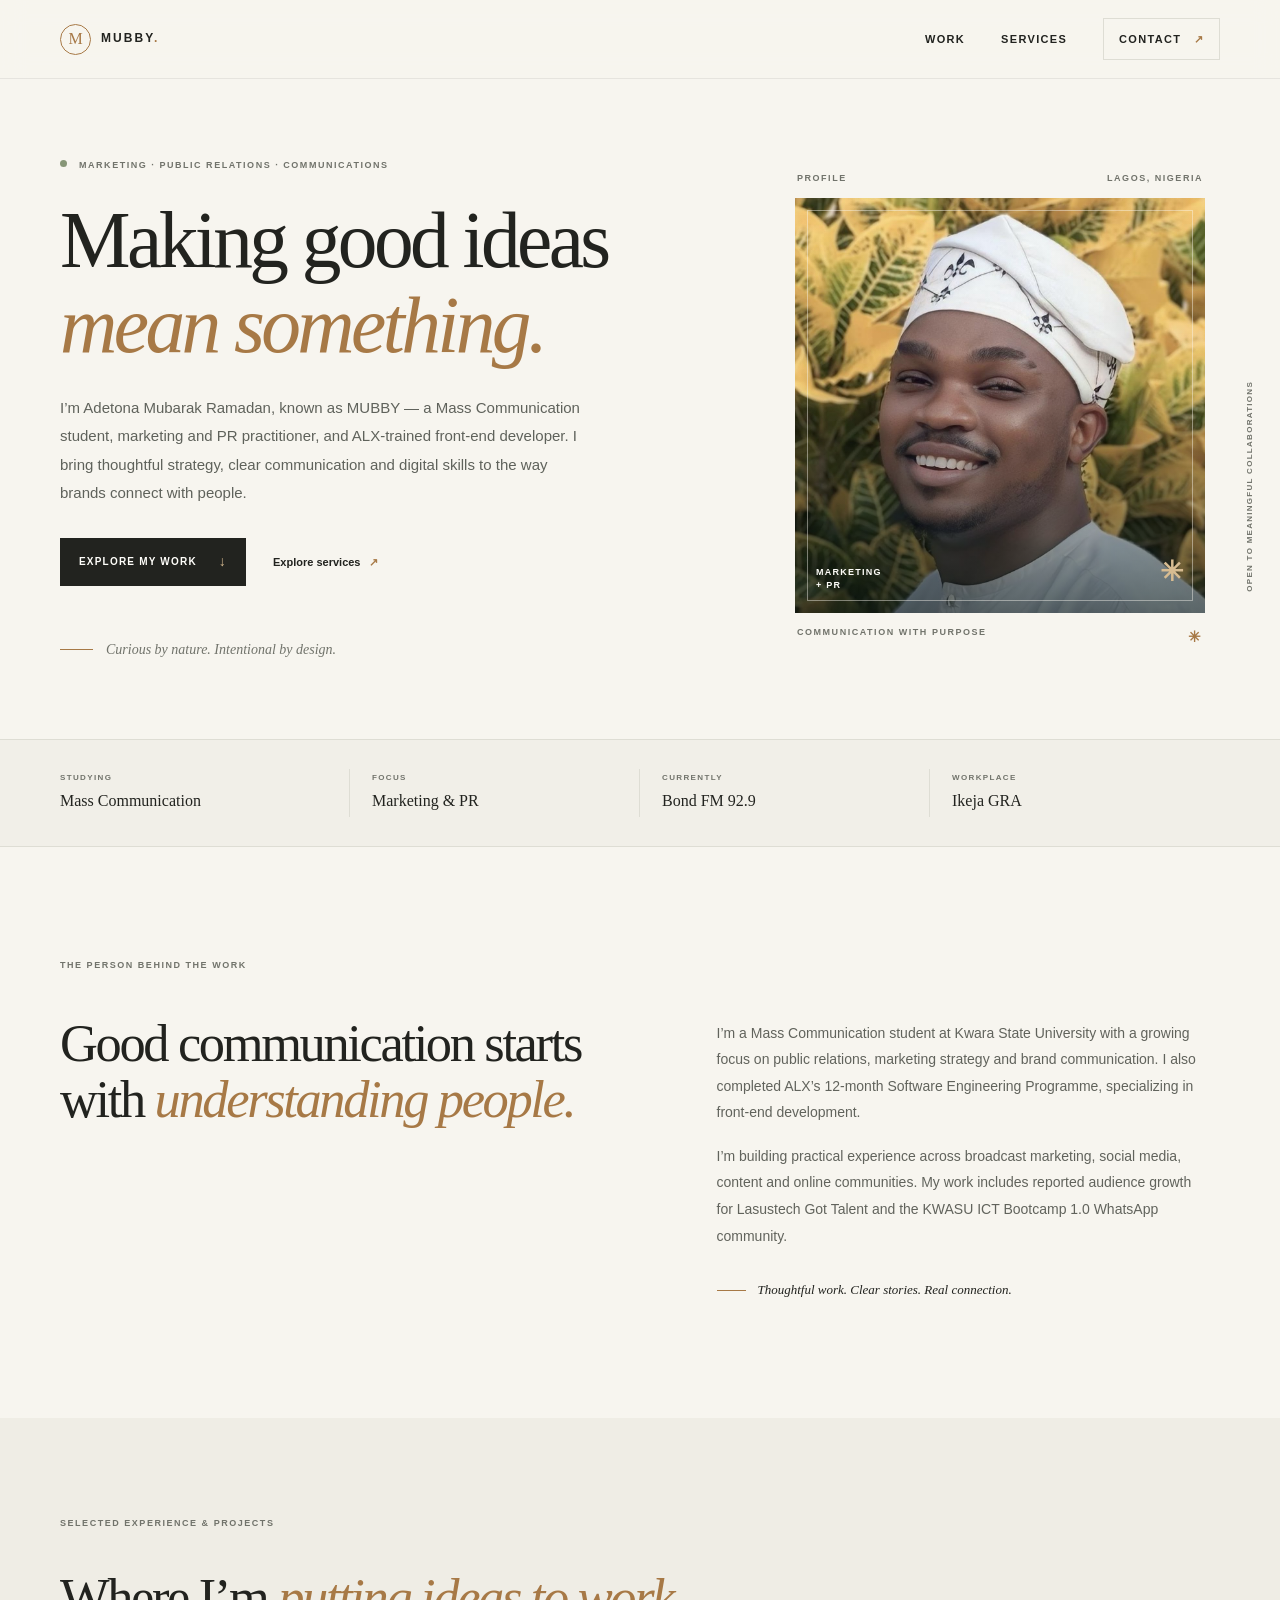
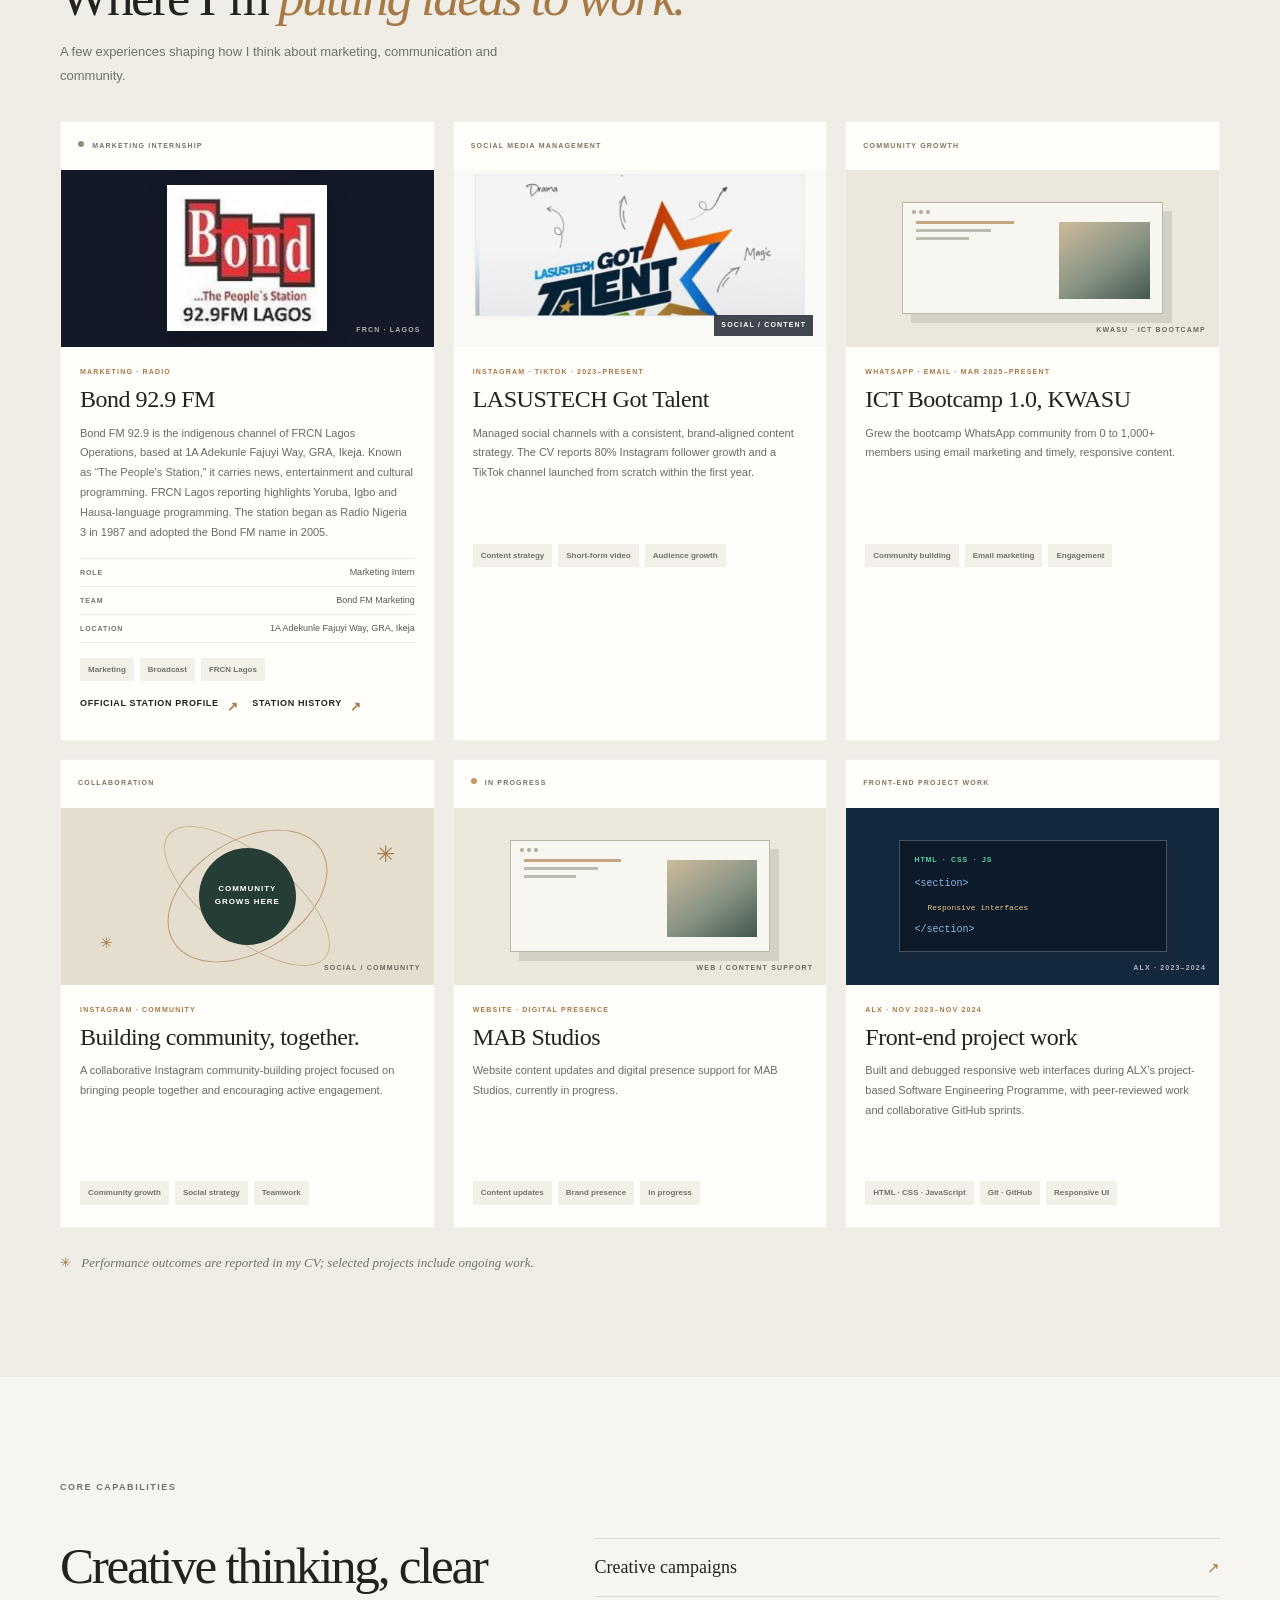
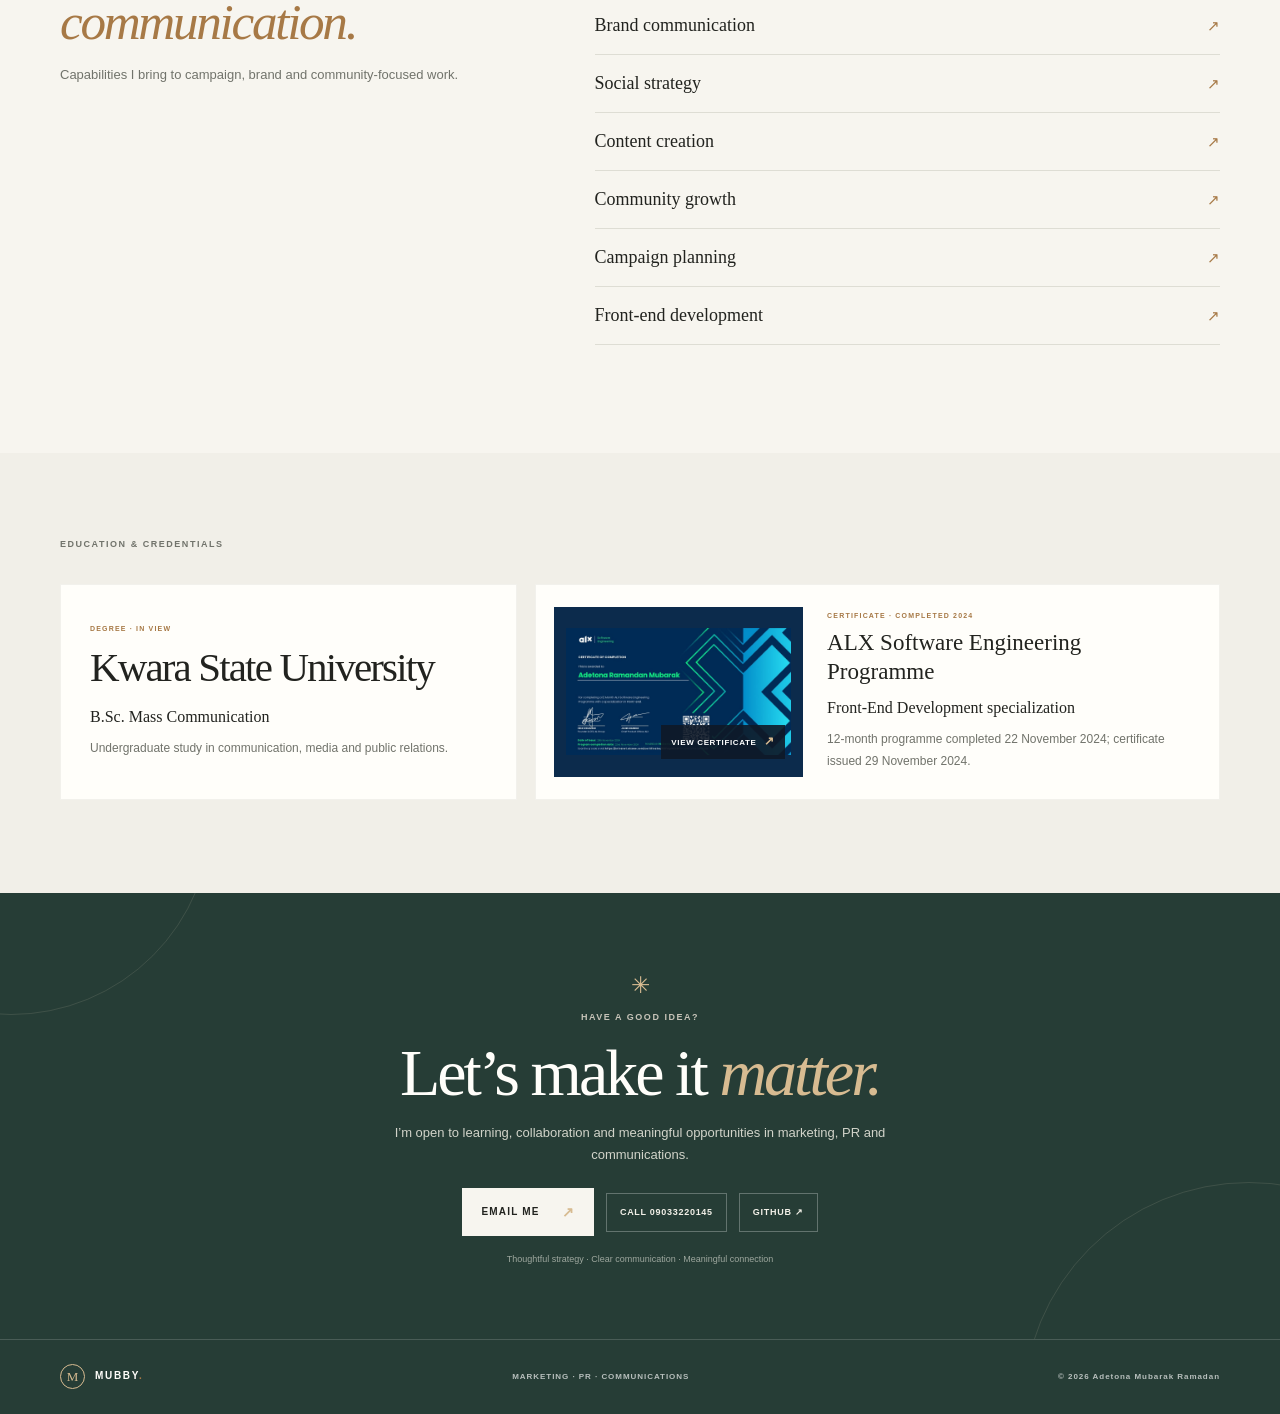
==== mubby-portfolio.html @ 00e7eab8 "Embed Bond FM logo in standalone portfolio" ====
<!doctype html>
<html lang="en">
  <head>
    <meta charset="utf-8">
    <meta name="viewport" content="width=device-width, initial-scale=1">
    <meta name="theme-color" content="#f7f5ef">
    <meta name="color-scheme" content="light">
    <meta name="description" content="Adetona Mubarak Ramadan (MUBBY) is a Lagos-based marketing, PR and communications practitioner, Mass Communication student and ALX-trained front-end developer.">
    <meta property="og:type" content="website">
    <meta property="og:title" content="Adetona Mubarak Ramadan (MUBBY) — Marketing, PR &amp; Front-End">
    <meta property="og:description" content="Marketing, public relations, social media and front-end work by Adetona Mubarak Ramadan (MUBBY), based in Lagos, Nigeria.">
    <meta property="og:url" content="https://github.com/Mubby2003/Webstack---Portfolio-Project">
    <meta property="og:site_name" content="MUBBY — Portfolio">
    <meta property="og:image" content="https://raw.githubusercontent.com/Mubby2003/Webstack---Portfolio-Project/master/assets/mubby-profile.png">
    <meta property="og:image:alt" content="Adetona Mubarak Ramadan, known as MUBBY, smiling in a white traditional outfit.">
    <meta name="twitter:card" content="summary_large_image">
    <meta name="twitter:title" content="Adetona Mubarak Ramadan (MUBBY) — Marketing, PR &amp; Front-End">
    <meta name="twitter:description" content="Marketing, public relations, social media and front-end work by Adetona Mubarak Ramadan (MUBBY), based in Lagos, Nigeria.">
    <meta name="twitter:image" content="https://raw.githubusercontent.com/Mubby2003/Webstack---Portfolio-Project/master/assets/mubby-profile.png">
    <link rel="canonical" href="https://github.com/Mubby2003/Webstack---Portfolio-Project">
    <title>Adetona Mubarak Ramadan (MUBBY) — Marketing, PR &amp; Front-End</title>
    <style>
@charset "UTF-8";
:root{color-scheme:light;--paper:#f7f5ef;--paper-deep:#efede5;--ink:#22231f;--muted:#71736b;--line:#deddd4;--accent:#a77946;--accent-light:#d7bb91;--forest:#263d36;--white:#fffefa;--serif:Georgia,"Times New Roman",serif;--sans:Inter,"Segoe UI",Arial,sans-serif;--shell:1160px}
*{box-sizing:border-box}
html{scroll-behavior:smooth;scroll-padding-top:88px}
body{margin:0;background:var(--paper);color:var(--ink);font-family:var(--sans);font-size:16px;line-height:1.65;-webkit-font-smoothing:antialiased}
a{color:inherit;text-decoration:none}
button{font:inherit}
.section-shell{width:min(var(--shell),calc(100% - 64px));margin-inline:auto}
.skip-link{position:absolute;z-index:20;top:8px;left:8px;padding:10px 14px;background:var(--ink);color:var(--white);transform:translateY(-160%)}
.skip-link:focus{transform:translateY(0)}
.site-header{position:sticky;z-index:10;top:0;background:rgba(247,245,239,.94);border-bottom:1px solid rgba(34,35,31,.08);backdrop-filter:blur(12px)}
.nav-wrap{width:min(var(--shell),calc(100% - 64px));height:78px;margin:auto;display:flex;align-items:center;justify-content:space-between}
.brand{display:inline-flex;align-items:center;gap:10px;font-size:12px;font-weight:800;letter-spacing:.17em}
.brand-mark{width:31px;height:31px;display:grid;place-items:center;border:1px solid var(--accent);border-radius:50%;font-family:var(--serif);font-size:16px;font-weight:400;letter-spacing:0;color:var(--accent)}
.brand-period{color:var(--accent)}
.site-nav{display:flex;align-items:center;gap:36px;font-size:11px;font-weight:700;letter-spacing:.12em;text-transform:uppercase}
.site-nav>a{transition:color .2s ease}
.site-nav>a:hover,.text-link:hover{color:var(--accent)}
.site-nav .nav-contact{padding:11px 15px;border:1px solid var(--line);transition:background .2s,border-color .2s}
.site-nav .nav-contact:hover{border-color:var(--ink);background:var(--ink);color:var(--white)}
.nav-contact span{margin-left:8px;color:var(--accent)}
.menu-toggle{display:none}
.hero{min-height:630px;padding-top:80px;padding-bottom:78px;display:grid;grid-template-columns:1.07fr .93fr;align-items:center;gap:72px}
.eyebrow,.section-kicker,.fact-label,.project-type,.project-status,.art-topline,.art-footline,.visual-label{font-size:9px;font-weight:800;letter-spacing:.17em;line-height:1.5}
.eyebrow{margin:0 0 25px;color:var(--muted)}
.eyebrow-dot,.project-status>span{display:inline-block;width:7px;height:7px;margin-right:8px;border-radius:50%;background:#879677;vertical-align:1px}
h1,h2,h3,p{margin-top:0}
h1,h2{font-family:var(--serif);font-weight:400;letter-spacing:-.045em;line-height:1.08}
h1{max-width:610px;margin-bottom:25px;font-size:clamp(54px,6.2vw,81px)}
h1 em,h2 em{color:var(--accent);font-weight:400}
.hero-intro{max-width:520px;margin-bottom:30px;color:#5f625b;font-size:15px;line-height:1.9}
.hero-actions{display:flex;align-items:center;gap:27px}
.button{min-height:48px;padding:0 19px;display:inline-flex;align-items:center;justify-content:center;gap:22px;font-size:10px;font-weight:750;letter-spacing:.12em;text-transform:uppercase;transition:transform .2s,background .2s,color .2s}
.button:hover{transform:translateY(-2px)}
.button-dark{background:var(--ink);color:var(--white)}
.button-dark:hover{background:var(--forest)}
.button-dark span,.button-light span{font-size:14px;color:var(--accent-light)}
.text-link{font-size:11px;font-weight:700;transition:color .2s}
.text-link span{margin-left:5px;color:var(--accent)}
.hero-note{margin-top:52px;display:flex;align-items:center;gap:13px;color:var(--muted);font-family:var(--serif);font-size:14px;font-style:italic}
.note-rule{width:33px;height:1px;background:var(--accent)}
.hero-art{position:relative;width:min(100%,440px);margin-left:auto;padding:0 15px}
.art-topline,.art-footline{display:flex;justify-content:space-between;color:var(--muted)}
.art-topline{padding:0 2px 12px}
.portrait-card{position:relative;height:415px;overflow:hidden;background:var(--forest)}
.portrait-card:before{position:absolute;inset:0;z-index:1;content:"";background:linear-gradient(180deg,rgba(7,17,15,.02) 45%,rgba(7,17,15,.62) 100%)}
.portrait-card:after{position:absolute;inset:12px;z-index:2;border:1px solid rgba(247,245,239,.44);content:"";pointer-events:none}
.portrait-photo{position:absolute;inset:0;z-index:0;width:100%;height:100%;object-fit:cover;object-position:center 38%}
.portrait-caption{position:absolute;right:21px;bottom:20px;left:21px;z-index:3;display:flex;align-items:flex-end;justify-content:space-between;color:var(--white);font-size:9px;font-weight:700;letter-spacing:.14em;line-height:1.5}
.caption-star{color:var(--accent-light);font-size:28px}
.art-footline{padding:13px 2px 0}
.art-footline span:last-child{color:var(--accent);font-size:15px}
.art-side-note{position:absolute;top:44%;right:-36px;color:var(--muted);font-size:8px;font-weight:700;letter-spacing:.16em;writing-mode:vertical-rl;transform:rotate(180deg)}
.quick-facts{border-top:1px solid var(--line);border-bottom:1px solid var(--line);background:#f1efe8}
.facts-inner{min-height:106px;display:grid;grid-template-columns:repeat(4,1fr);align-items:center}
.fact{min-height:48px;padding:3px 22px;border-right:1px solid var(--line);display:flex;flex-direction:column;justify-content:center;gap:4px}
.fact:first-child{padding-left:0}
.fact:last-child{border:0}
.fact-label{color:var(--muted);font-size:8px}
.fact-value{font-family:var(--serif);font-size:16px}
.section-block{padding-top:112px;padding-bottom:115px}
.section-kicker{display:block;color:var(--muted)}

.about-grid{margin-top:42px;display:grid;grid-template-columns:1.05fr .95fr;gap:100px;align-items:start}
h2{max-width:600px;margin-bottom:0;font-size:clamp(39px,4.1vw,57px)}
.about-copy{max-width:480px;padding-top:5px;color:#61635c;font-size:14px;line-height:1.9}
.about-copy p{margin-bottom:17px}
.signature{margin-top:29px;display:flex;align-items:center;gap:12px;color:var(--ink);font-family:var(--serif);font-size:13px;font-style:italic}
.signature-line{width:29px;height:1px;background:var(--accent)}
.work-section{background:var(--paper-deep)}
.work-section .section-block{padding-top:99px;padding-bottom:104px}
.work-heading{margin-top:39px;margin-bottom:34px;display:flex;align-items:flex-end;justify-content:space-between;gap:40px}
.work-heading h2{max-width:710px}
.section-intro{max-width:465px;margin:14px 0 0;color:var(--muted);font-size:13px;line-height:1.8}

.project-grid{display:grid;grid-template-columns:repeat(3,1fr);gap:18px;align-items:stretch}
.project-card{min-width:0;background:var(--white);border:1px solid rgba(34,35,31,.06);transition:transform .25s,box-shadow .25s}
.project-card:hover{transform:translateY(-4px);box-shadow:0 13px 35px rgba(34,35,31,.08)}
.project-top{height:48px;padding:0 17px;display:flex;align-items:center;justify-content:space-between}

.project-status{color:var(--muted);font-size:7px}
.project-status>span{width:6px;height:6px;margin-right:5px;background:#849575}
.status-collab{color:#807360}
.status-progress>span{background:#c39a63}
.project-visual{height:177px;position:relative;overflow:hidden;display:grid;place-items:center}
.visual-radio{background:#141927}
.bond-logo{position:relative;display:flex;width:min(78%,290px);min-height:105px;padding:14px 19px;flex-direction:column;align-items:flex-start;justify-content:center;background:#f8f7f2;border-left:5px solid #b12c2e;color:#17191e;box-shadow:0 8px 24px rgba(0,0,0,.16)}
.bond-name{font-size:27px;font-weight:900;letter-spacing:-.055em;line-height:1}.bond-name span{margin-left:5px;color:#b12c2e;font-size:18px;letter-spacing:.01em}
.bond-frequency{margin-top:5px;color:#b12c2e;font-size:16px;font-weight:850;letter-spacing:.04em;line-height:1}.bond-frequency small{font-size:8px;letter-spacing:.13em}
.bond-tagline{margin-top:6px;color:#62616a;font-size:6px;font-weight:800;letter-spacing:.2em}
.radio-wave{position:absolute;width:148px;height:148px;border:1px solid rgba(232,216,186,.22);border-radius:50%}
.wave-two{width:202px;height:202px}.wave-three{width:254px;height:254px}
.radio-dial{width:87px;height:87px;display:grid;place-items:center;border:1px solid rgba(232,216,186,.62);border-radius:50%;color:#f4e8d2;font-family:var(--serif);font-size:24px}
.visual-label{position:absolute;right:13px;bottom:11px;color:rgba(255,255,255,.66);font-size:7px}
.visual-community{background:#e5ddce}
.community-orbit{position:absolute;width:175px;height:112px;border:1px solid #b79c75;border-radius:50%;transform:rotate(-32deg)}
.orbit-two{width:200px;height:84px;transform:rotate(38deg);border-color:#c6b394}
.community-core{z-index:1;display:grid;width:97px;height:97px;place-content:center;border-radius:50%;background:var(--forest);color:var(--white);font-size:8px;font-weight:750;letter-spacing:.12em;line-height:1.6;text-align:center}
.community-spark{position:absolute;color:var(--accent);font-size:23px}.spark-one{top:28px;right:39px}.spark-two{bottom:29px;left:39px;font-size:15px}
.visual-community .visual-label{color:#6d695f}
.visual-web{background:#ebe7dc}
.browser-frame{position:relative;width:70%;height:112px;padding:18px 13px 12px;border:1px solid #bdb7a7;background:#f8f6f0;box-shadow:9px 9px 0 rgba(35,47,40,.12)}
.browser-dots{position:absolute;top:7px;left:9px;display:flex;gap:3px}.browser-dots i{width:4px;height:4px;border-radius:50%;background:#b1ab9b}
.browser-lines{width:42%;display:flex;flex-direction:column;gap:5px}.browser-lines b{height:3px;background:#a77946;opacity:.64}.browser-lines b:nth-child(2){width:76%;background:#9e9b8f}.browser-lines b:nth-child(3){width:54%;background:#9e9b8f}
.browser-image{position:absolute;top:19px;right:12px;width:35%;height:77px;background:linear-gradient(145deg,#cdbb9c,#879283 55%,#42594d)}
.visual-web .visual-label{color:#6d695f}
.project-body{padding:20px 19px 22px}
.project-type{margin-bottom:8px;color:var(--accent);font-size:7px}
.project-body h3{margin-bottom:9px;font-family:var(--serif);font-size:24px;font-weight:400;letter-spacing:-.02em;line-height:1.22}
.project-body>p:not(.project-type){min-height:104px;margin-bottom:16px;color:#696b64;font-size:11px;line-height:1.8}
.project-tags{display:flex;flex-wrap:wrap;gap:6px}
.project-tags span{padding:5px 8px;background:#f2f0e9;color:#727269;font-size:8px;font-weight:650}
.bond-meta{margin:0 0 15px;border-top:1px solid #ece9e1;display:grid;grid-template-columns:1fr}
.bond-meta span{padding:6px 0;border-bottom:1px solid #ece9e1;display:flex;align-items:center;justify-content:space-between;gap:10px;color:#55574f;font-size:9px}
.bond-meta b{color:var(--muted);font-size:7px;letter-spacing:.13em}
.project-link{margin-top:15px;display:inline-flex;gap:8px;color:var(--ink);font-size:9px;font-weight:800;letter-spacing:.07em;text-transform:uppercase}
.project-link span{color:var(--accent);font-size:13px}
.work-footnote{margin:24px 0 0;color:var(--muted);font-family:var(--serif);font-size:13px;font-style:italic}
.work-footnote span{margin-right:7px;color:var(--accent);font-style:normal}
.focus-section{padding-top:104px;padding-bottom:108px}
.focus-grid{margin-top:44px;display:grid;grid-template-columns:.82fr 1.18fr;gap:100px;align-items:start}
.focus-grid h2{font-size:clamp(38px,4vw,53px)}
.focus-list{border-top:1px solid var(--line)}
.focus-item{min-height:58px;border-bottom:1px solid var(--line);display:grid;grid-template-columns:1fr 22px;align-items:center;gap:10px}
.focus-item>span:first-child{color:var(--accent);font-family:var(--serif);font-size:13px}
.focus-item h3{margin:0;font-family:var(--serif);font-size:18px;font-weight:400}
.focus-arrow{color:var(--accent);font-size:15px;text-align:right;transition:transform .2s}
.focus-item:hover .focus-arrow{transform:translate(2px,-2px)}
.contact-section{position:relative;overflow:hidden;background:var(--forest);color:var(--white);text-align:center}
.contact-section:before,.contact-section:after{position:absolute;width:400px;height:400px;border:1px solid rgba(235,221,193,.12);border-radius:50%;content:""}
.contact-section:before{top:-280px;left:-190px}.contact-section:after{right:-195px;bottom:-295px;width:450px;height:450px}
.contact-inner{position:relative;z-index:1;min-height:405px;padding-top:74px;padding-bottom:72px;display:flex;flex-direction:column;align-items:center}
.contact-mark{margin-bottom:6px;color:var(--accent-light);font-size:23px}
.contact-section .eyebrow{margin-bottom:13px;color:#c7c4b9}
.contact-section h2{margin-bottom:14px;font-size:clamp(44px,5.2vw,66px)}
.contact-section h2 em{color:var(--accent-light)}
.contact-section .contact-inner>p:not(.eyebrow){max-width:510px;margin-bottom:23px;color:#d2d4ca;font-size:13px}
.button-light{background:var(--paper);color:var(--ink)}
.button-light:hover{background:var(--accent-light)}
.contact-note{max-width:420px;margin-top:16px;color:rgba(245,244,235,.58);font-size:9px;line-height:1.6}
.site-footer{background:var(--forest);border-top:1px solid rgba(255,255,255,.16);color:rgba(255,255,255,.67)}
.footer-inner{min-height:74px;display:flex;align-items:center;justify-content:space-between;gap:18px;font-size:8px;font-weight:700;letter-spacing:.12em}
.footer-brand{color:var(--white);font-size:10px}
.footer-brand .brand-mark{width:25px;height:25px;color:var(--accent-light);border-color:var(--accent-light);font-size:13px}
:focus-visible{outline:2px solid var(--accent);outline-offset:4px}
@media(min-width:1400px){.hero{min-height:670px}}
@media(max-width:900px){.section-shell,.nav-wrap{width:min(var(--shell),calc(100% - 48px))}.hero{gap:32px;min-height:570px;padding-top:62px}.hero-art{padding-right:9px}.portrait-card{height:370px}.art-side-note{right:-26px}.about-grid,.focus-grid{gap:55px}.project-grid{gap:12px}.project-body{padding:17px 14px 18px}.project-body h3{font-size:21px}.project-body>p:not(.project-type){min-height:125px}.facts-inner{grid-template-columns:repeat(4,1fr)}}
@media(max-width:680px){html{scroll-padding-top:72px}.section-shell,.nav-wrap{width:calc(100% - 40px)}.nav-wrap{height:67px}.menu-toggle{width:40px;height:40px;padding:11px 8px;border:1px solid var(--line);background:transparent;display:flex;flex-direction:column;justify-content:center;gap:6px}.menu-toggle span{height:1px;width:100%;background:var(--ink);transition:transform .2s}.menu-toggle[aria-expanded="true"] span:first-child{transform:translateY(3.5px) rotate(45deg)}.menu-toggle[aria-expanded="true"] span:last-child{transform:translateY(-3.5px) rotate(-45deg)}.site-nav{position:absolute;top:66px;right:0;left:0;padding:13px 20px 20px;border-bottom:1px solid var(--line);background:var(--paper);display:none;align-items:stretch;gap:0}.site-nav.is-open{display:flex;flex-direction:column}.site-nav>a{padding:13px 0;border-bottom:1px solid var(--line)}.site-nav .nav-contact{margin-top:11px;padding:13px;border:1px solid var(--line);text-align:center}.hero{min-height:0;padding-top:58px;padding-bottom:48px;grid-template-columns:1fr;gap:42px}.eyebrow{font-size:8px}.hero h1{max-width:520px;font-size:clamp(51px,13vw,73px)}.hero-intro{font-size:14px}.hero-note{margin-top:34px}.hero-art{width:min(100%,410px);margin:0 auto;padding:0 8px}.portrait-card{height:360px}.portrait-initial{font-size:190px}.art-side-note{right:-16px;font-size:7px}.facts-inner{padding-top:13px;padding-bottom:13px;grid-template-columns:repeat(2,1fr)}.fact{min-height:64px;padding:7px 10px;border-right:0;border-bottom:1px solid var(--line)}.fact:nth-child(odd){padding-left:0;border-right:1px solid var(--line)}.fact:nth-child(even){padding-left:17px}.fact:nth-child(n+3){border-bottom:0}.fact-value{font-size:15px}.section-block,.work-section .section-block{padding-top:75px;padding-bottom:78px}.about-grid{margin-top:31px;grid-template-columns:1fr;gap:24px}.about-grid h2,.focus-grid h2{font-size:clamp(39px,10vw,51px)}.about-copy{font-size:13px}.work-heading{margin-top:30px;align-items:flex-start;flex-direction:column;gap:12px}.work-heading h2{font-size:clamp(40px,10vw,52px)}.project-grid{grid-template-columns:1fr;gap:14px}.project-card{display:grid;grid-template-columns:1fr}.project-visual{height:190px}.project-body{padding:20px}.project-body h3{font-size:24px}.project-body>p:not(.project-type){min-height:0;font-size:12px}.focus-grid{margin-top:31px;grid-template-columns:1fr;gap:29px}.focus-item{min-height:55px}.contact-inner{min-height:365px;padding-top:66px;padding-bottom:60px}.contact-section h2{font-size:clamp(43px,11vw,59px)}.contact-section .contact-inner>p:not(.eyebrow){max-width:350px;font-size:12px}.footer-inner{padding-top:17px;padding-bottom:17px;min-height:0;display:grid;grid-template-columns:1fr auto;gap:9px}.footer-inner>span:nth-child(2){grid-column:1/-1;grid-row:2}.footer-inner>span:last-child{text-align:right;font-size:7px}}
@media(prefers-reduced-motion:reduce){*,*::before,*::after{scroll-behavior:auto!important;transition:none!important}}

.credentials-section{background:#f1efe8}
.credentials-section .section-block{padding-top:85px;padding-bottom:93px}
.credentials-grid{margin-top:32px;display:grid;grid-template-columns:.8fr 1.2fr;gap:18px}
.credential-card{min-width:0;background:var(--white);border:1px solid rgba(34,35,31,.06)}
.credential-study{padding:27px 29px;display:flex;flex-direction:column;justify-content:center}
.credential-study h2{margin:3px 0 14px;font-size:clamp(29px,3.2vw,42px)}
.credential-alx{display:grid;grid-template-columns:minmax(190px,.8fr) 1.2fr;align-items:center;gap:24px;padding:18px}
.credential-art{min-height:170px;padding:18px;display:flex;flex-direction:column;justify-content:space-between;background:linear-gradient(135deg,#062b52,#0c4474 60%,#00a99d);color:#f5fbff}.credential-logo{font-size:29px;font-weight:850;letter-spacing:-.09em;line-height:1}.credential-program{margin-top:3px;font-size:7px;font-weight:800;letter-spacing:.13em;line-height:1.35}.credential-art strong{margin-top:auto;font-size:12px;letter-spacing:.07em;line-height:1.35}.credential-art i{margin-top:12px;font-size:7px;font-style:normal;font-weight:750;letter-spacing:.12em;color:#35ddb1}
.credential-info{padding:8px 8px 8px 0}
.credential-info h3{margin-bottom:8px;font-family:var(--serif);font-size:23px;font-weight:400;line-height:1.25}
.credential-name{margin-bottom:8px;color:var(--ink);font-family:var(--serif);font-size:16px}
.credential-copy{margin:0;color:var(--muted);font-size:12px;line-height:1.8}
.contact-actions{display:flex;align-items:center;justify-content:center;flex-wrap:wrap;gap:12px}
.contact-secondary{padding:11px 13px;border:1px solid rgba(255,255,255,.28);color:#f2f0e8;font-size:9px;font-weight:750;letter-spacing:.08em;text-transform:uppercase;transition:background .2s,color .2s}
.contact-secondary:hover{background:var(--paper);color:var(--ink)}
@media(max-width:680px){.credentials-section .section-block{padding-top:72px;padding-bottom:78px}.credentials-grid{grid-template-columns:1fr;gap:13px}.credential-study{padding:23px 21px}.credential-alx{grid-template-columns:1fr;gap:10px;padding:13px}.credential-art{min-height:150px}.credential-info{padding:9px 7px 8px}.credential-info h3{font-size:21px}}

.visual-code{background:#14283d}.code-window{width:72%;min-height:112px;padding:13px 15px;display:flex;flex-direction:column;justify-content:center;gap:8px;border:1px solid rgba(255,255,255,.24);background:#0d1a29;box-shadow:8px 8px 0 rgba(34,35,31,.13);color:#d6e4ea}.code-window span{margin-bottom:3px;color:#55d6ae;font-size:7px;font-weight:800;letter-spacing:.12em}.code-window b{color:#8eb6e6;font-family:monospace;font-size:10px;font-weight:500}.code-window i{padding-left:13px;color:#e2c386;font-family:monospace;font-size:8px;font-style:normal}

.certificate-preview{position:relative;width:100%;min-height:170px;padding:12px;display:flex;align-items:center;justify-content:center;border:0;background:#0c2b4c;cursor:zoom-in}
.certificate-preview:focus-visible{outline:3px solid var(--accent);outline-offset:3px}
.credential-image{display:block;width:100%;height:100%;max-height:180px;object-fit:contain;background:#fff}
.certificate-open-label{position:absolute;right:18px;bottom:18px;padding:7px 10px;background:rgba(15,25,39,.9);color:#fff;font-size:8px;font-weight:800;letter-spacing:.08em;text-transform:uppercase}
.certificate-open-label span{margin-left:5px;color:var(--accent-light);font-size:12px}
.certificate-dialog{width:min(1100px,calc(100% - 32px));max-width:none;max-height:calc(100% - 32px);padding:18px;border:1px solid rgba(255,255,255,.28);background:#141b24;color:#fff;box-shadow:0 25px 90px rgba(0,0,0,.45)}
.certificate-dialog::backdrop{background:rgba(14,20,27,.82);backdrop-filter:blur(4px)}
.certificate-dialog-heading{margin-bottom:13px;display:flex;align-items:center;justify-content:space-between;gap:14px}
.certificate-dialog-heading h2{margin:0;font-family:var(--serif);font-size:24px;letter-spacing:-.02em}
.certificate-close{padding:9px 12px;border:1px solid rgba(255,255,255,.32);background:transparent;color:#fff;font-size:9px;font-weight:750;letter-spacing:.1em;text-transform:uppercase;cursor:pointer}
.certificate-close span{margin-left:5px;font-size:17px;vertical-align:-1px}
.certificate-full-image{display:block;width:100%;height:auto;max-height:calc(100vh - 115px);object-fit:contain;background:#fff}
@media(max-width:680px){.certificate-preview{min-height:0;padding:9px}.credential-image{height:auto;max-height:220px}.certificate-open-label{right:14px;bottom:14px}.certificate-dialog{width:calc(100% - 16px);padding:10px}.certificate-dialog-heading h2{font-size:20px}.certificate-close{padding:8px 9px}.certificate-full-image{max-height:calc(100vh - 102px)}}

.project-links{margin-top:15px;display:flex;flex-wrap:wrap;gap:6px 14px}.project-links .project-link{margin-top:0}

.visual-lasu{background:#f4f2ed}.project-logo-image{position:absolute;inset:0;width:100%;height:100%;object-fit:cover;object-position:50% 44%}.visual-lasu .visual-label{padding:5px 7px;background:rgba(20,25,39,.8);color:#fff}

.bond-logo-img{position:relative;z-index:1;display:block;width:min(43%,160px);height:146px;object-fit:contain;background:#fff;box-shadow:0 8px 24px rgba(0,0,0,.16)}
@media(max-width:680px){.bond-logo-img{width:min(45%,160px);height:150px}}

    </style>
  </head>
  <body>
    <a class="skip-link" href="#main">Skip to content</a>
    <header class="site-header">
      <div class="nav-wrap">
        <a class="brand" href="#home" aria-label="MUBBY, home"><span class="brand-mark">M</span><span>MUBBY<span class="brand-period">.</span></span></a>
        <button class="menu-toggle" type="button" aria-expanded="false" aria-controls="site-nav" aria-label="Open navigation"><span></span><span></span></button>
        <nav class="site-nav" id="site-nav" aria-label="Main navigation">
          <a href="#work">Work</a>
          <a href="#services">Services</a>
          <a class="nav-contact" href="#contact">Contact <span aria-hidden="true">↗</span></a>
        </nav>
      </div>
    </header>

    <main id="main">
      <section class="hero section-shell" id="home" aria-labelledby="hero-title">
        <div class="hero-copy">
          <p class="eyebrow"><span class="eyebrow-dot"></span> MARKETING · PUBLIC RELATIONS · COMMUNICATIONS</p>
          <h1 id="hero-title">Making good ideas <em>mean something.</em></h1>
          <p class="hero-intro">I’m Adetona Mubarak Ramadan, known as MUBBY — a Mass Communication student, marketing and PR practitioner, and ALX-trained front-end developer. I bring thoughtful strategy, clear communication and digital skills to the way brands connect with people.</p>
          <div class="hero-actions">
            <a class="button button-dark" href="#work">Explore my work <span aria-hidden="true">↓</span></a>
            <a class="text-link" href="#services">Explore services <span aria-hidden="true">↗</span></a>
          </div>
          <div class="hero-note"><span class="note-rule"></span><span>Curious by nature. Intentional by design.</span></div>
        </div>
        <div class="hero-art" aria-label="MUBBY profile portrait">
          <div class="art-topline"><span>PROFILE</span><span>LAGOS, NIGERIA</span></div>
          <div class="portrait-card">
            <img class="portrait-photo" src="[data-uri]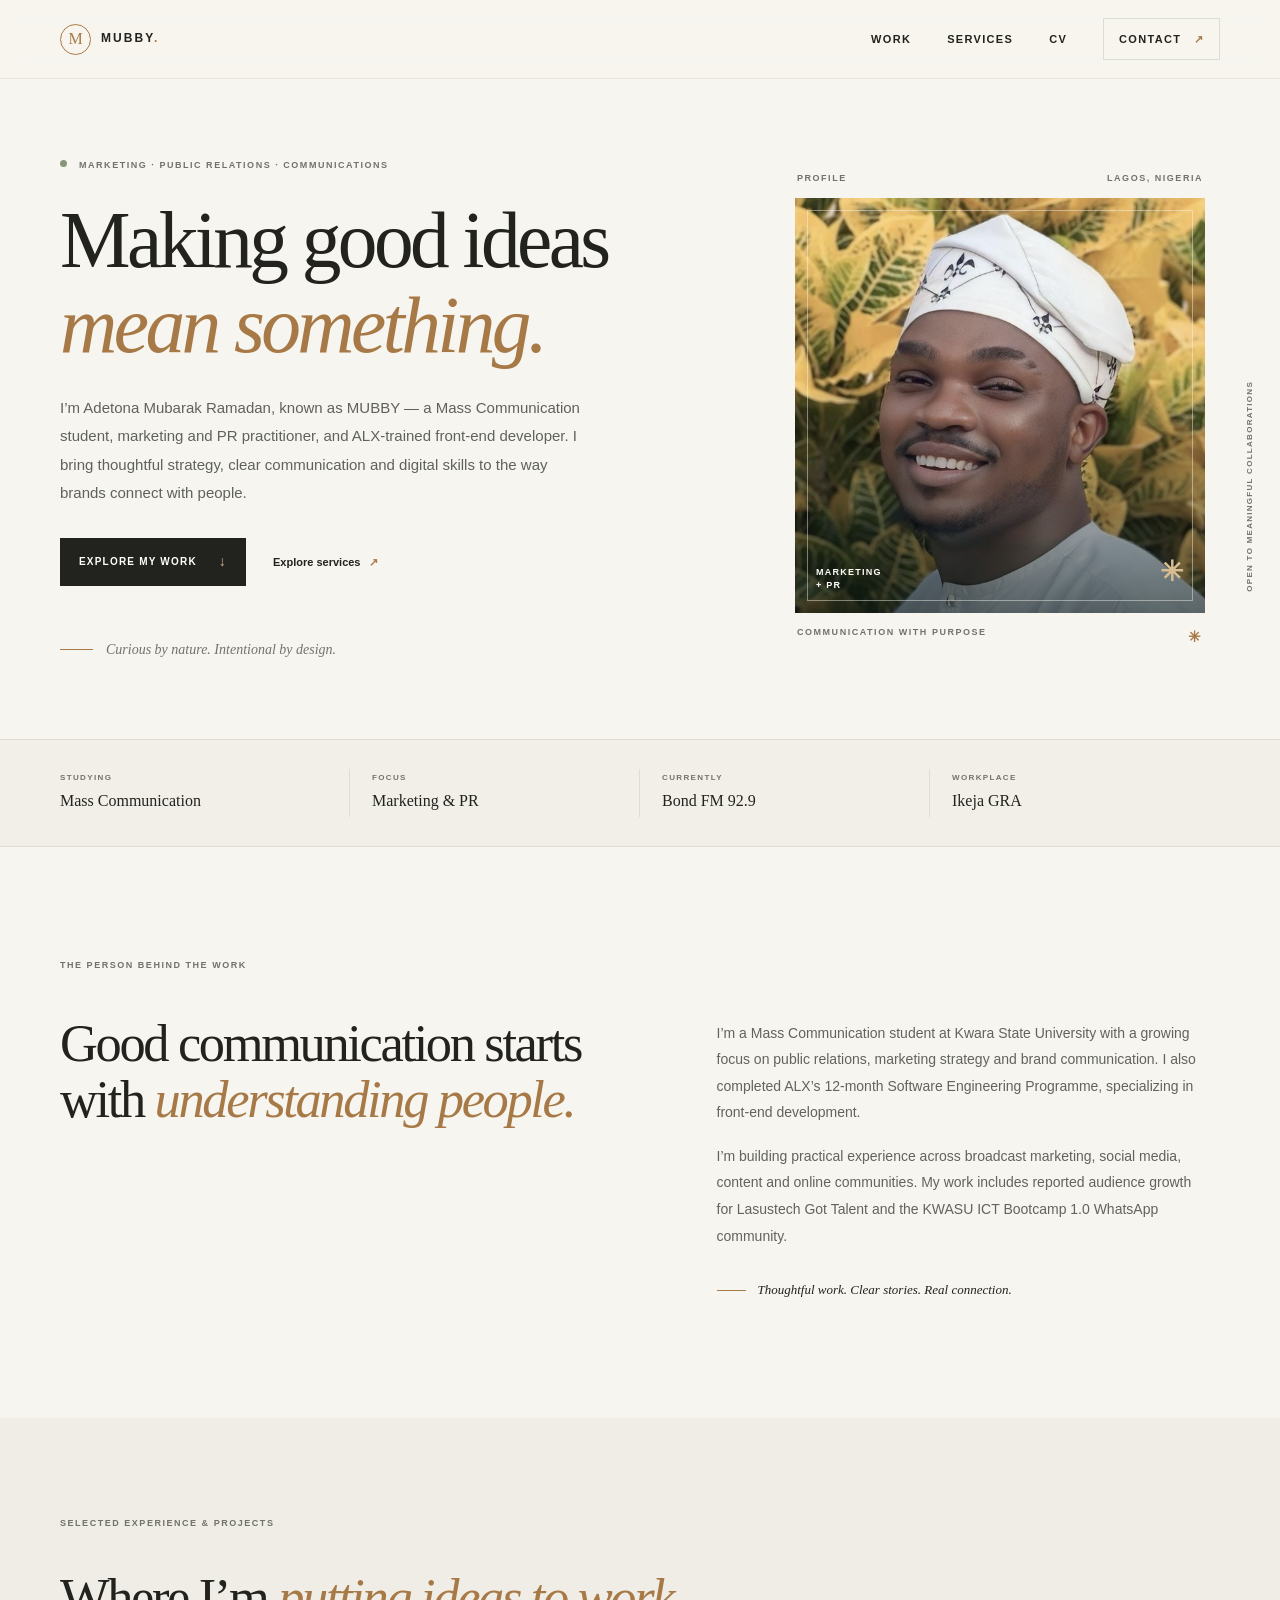
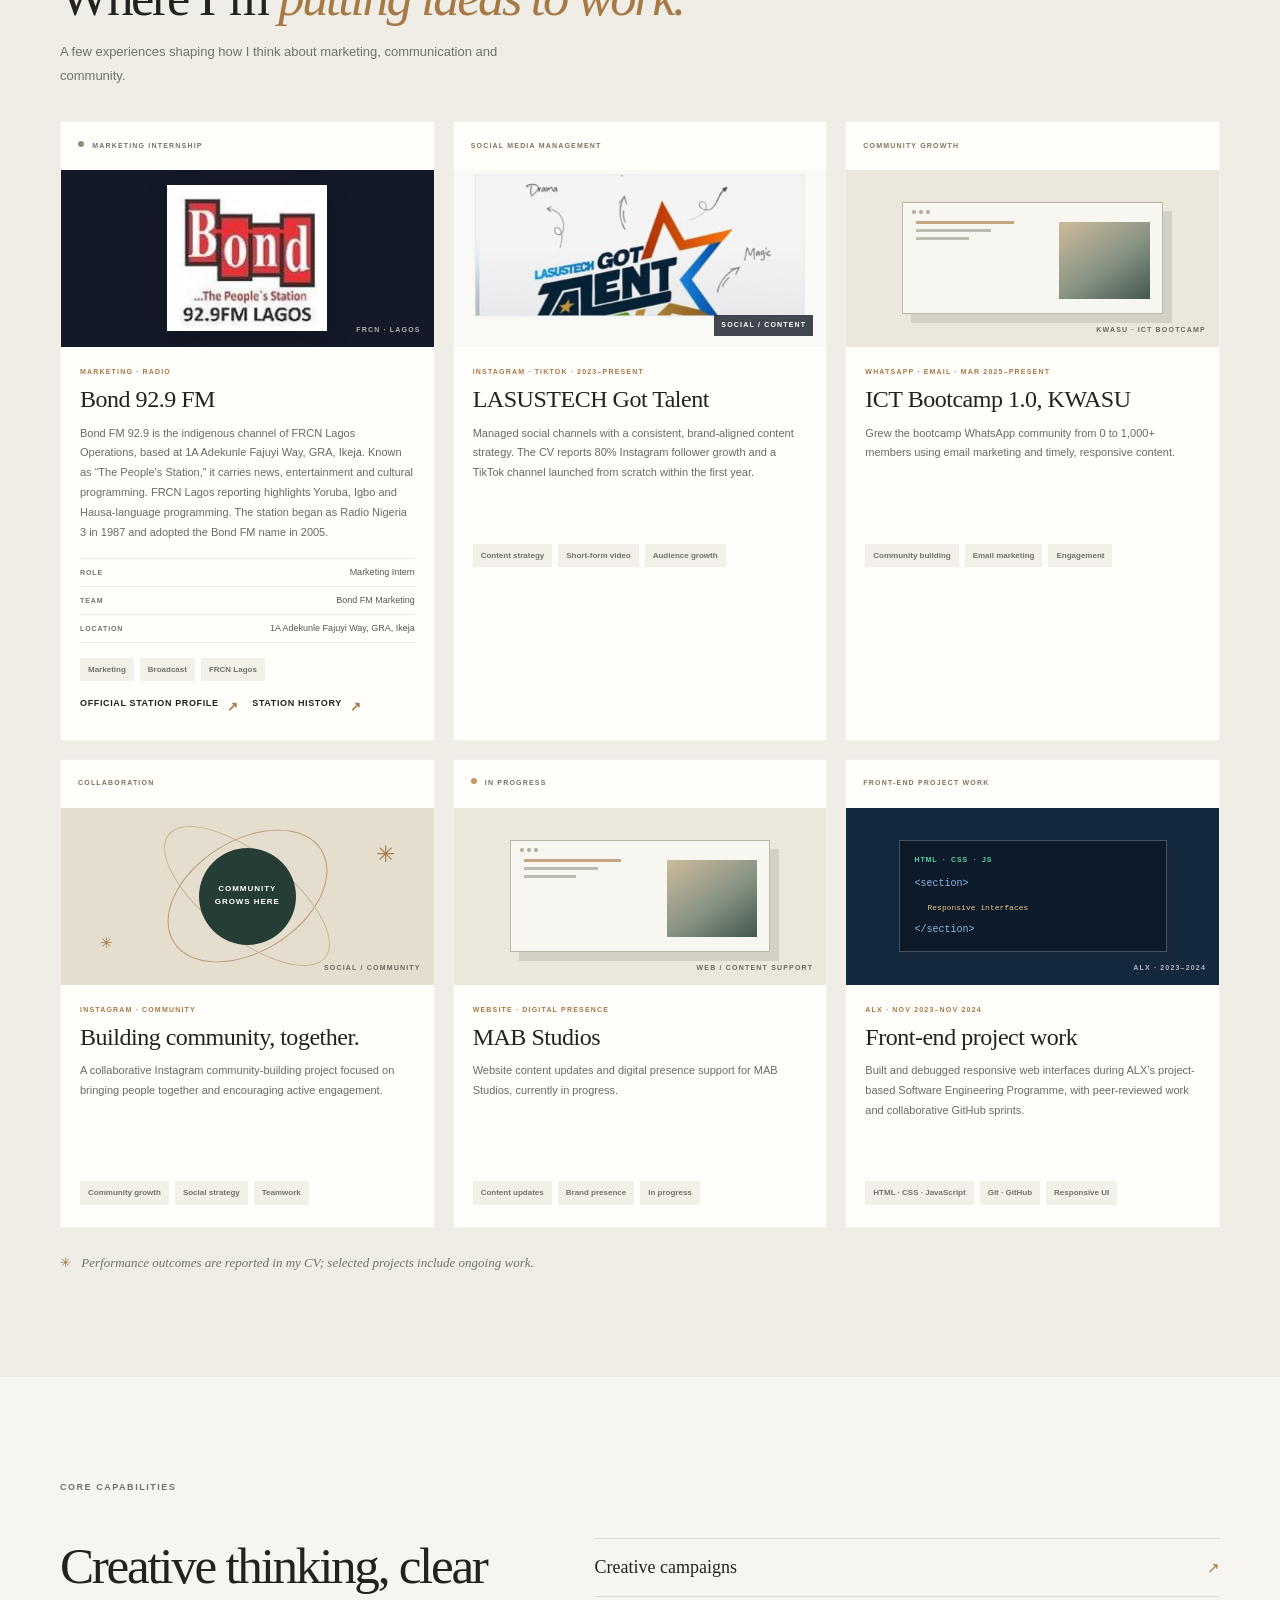
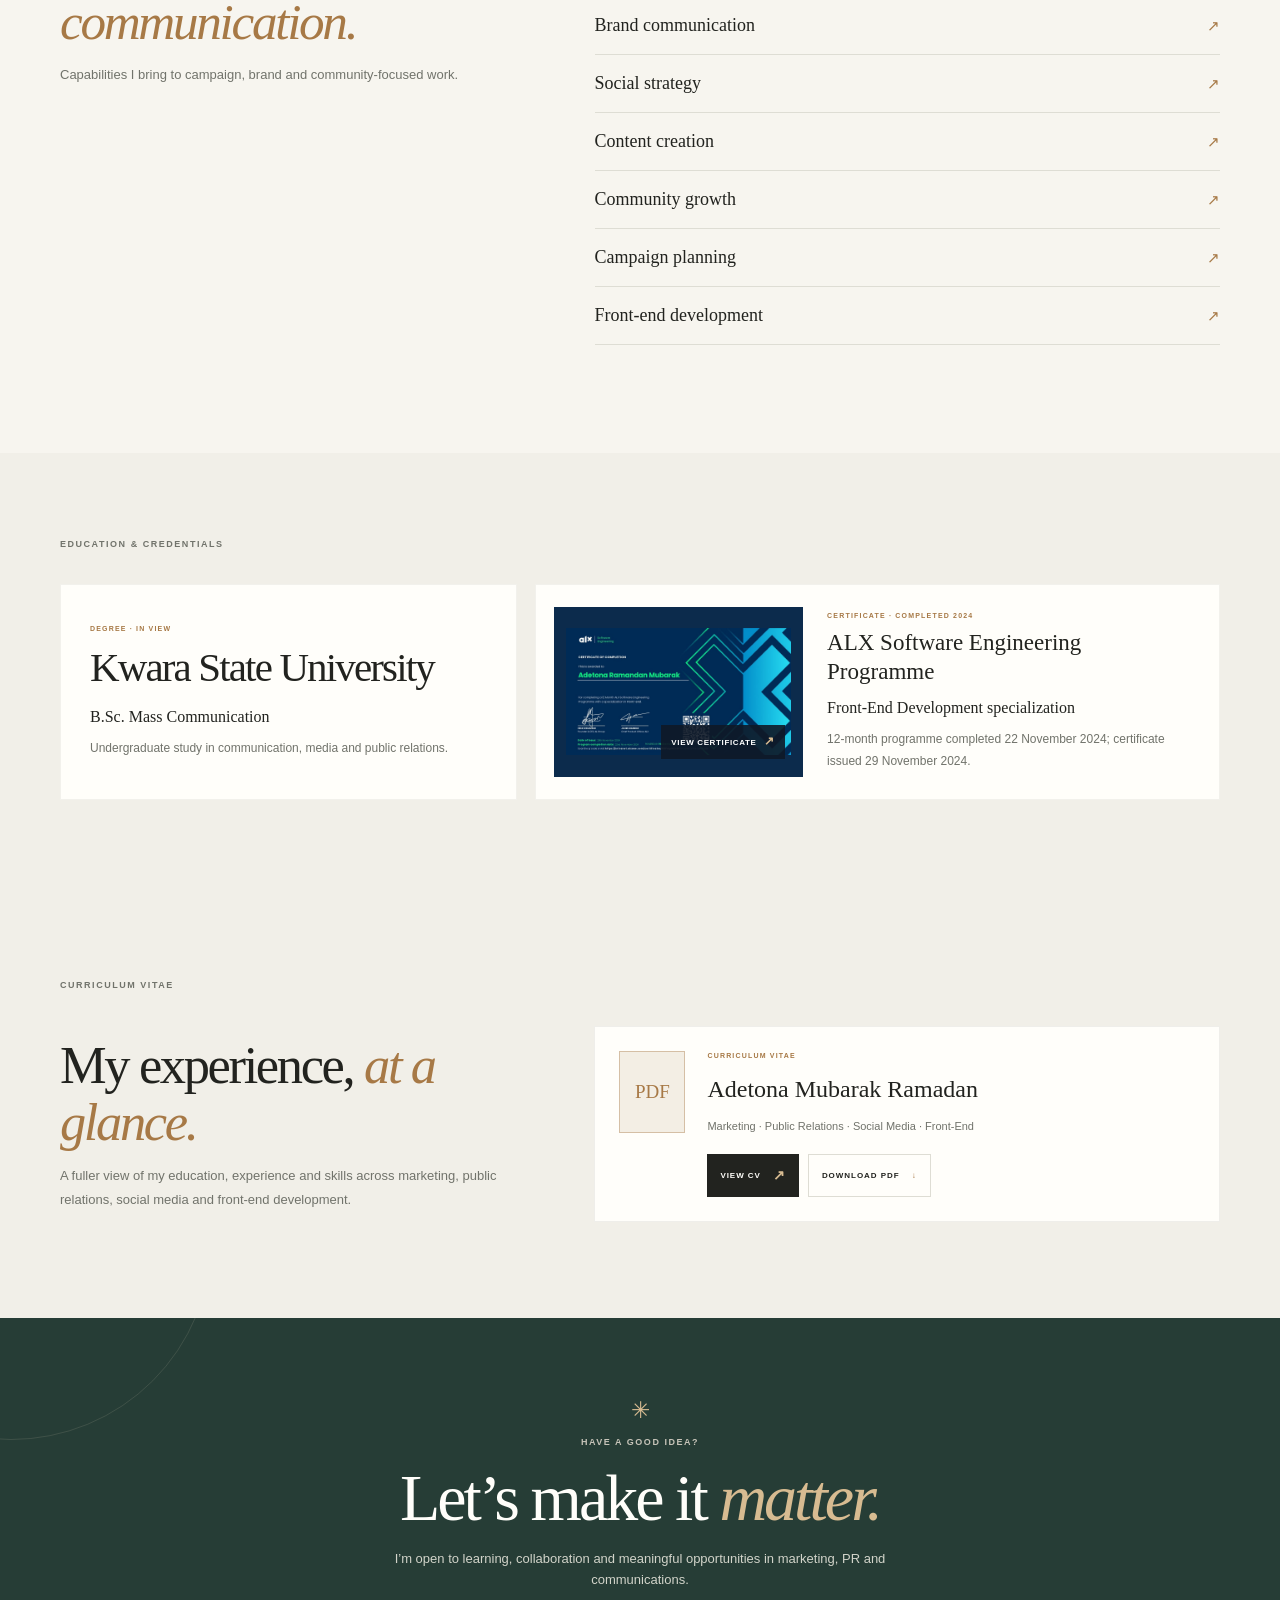
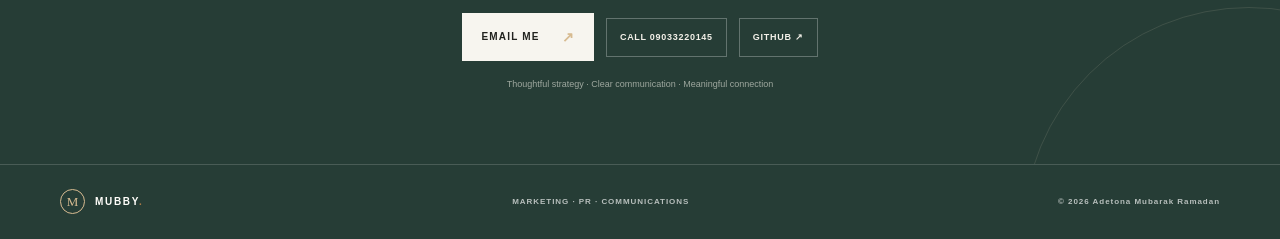
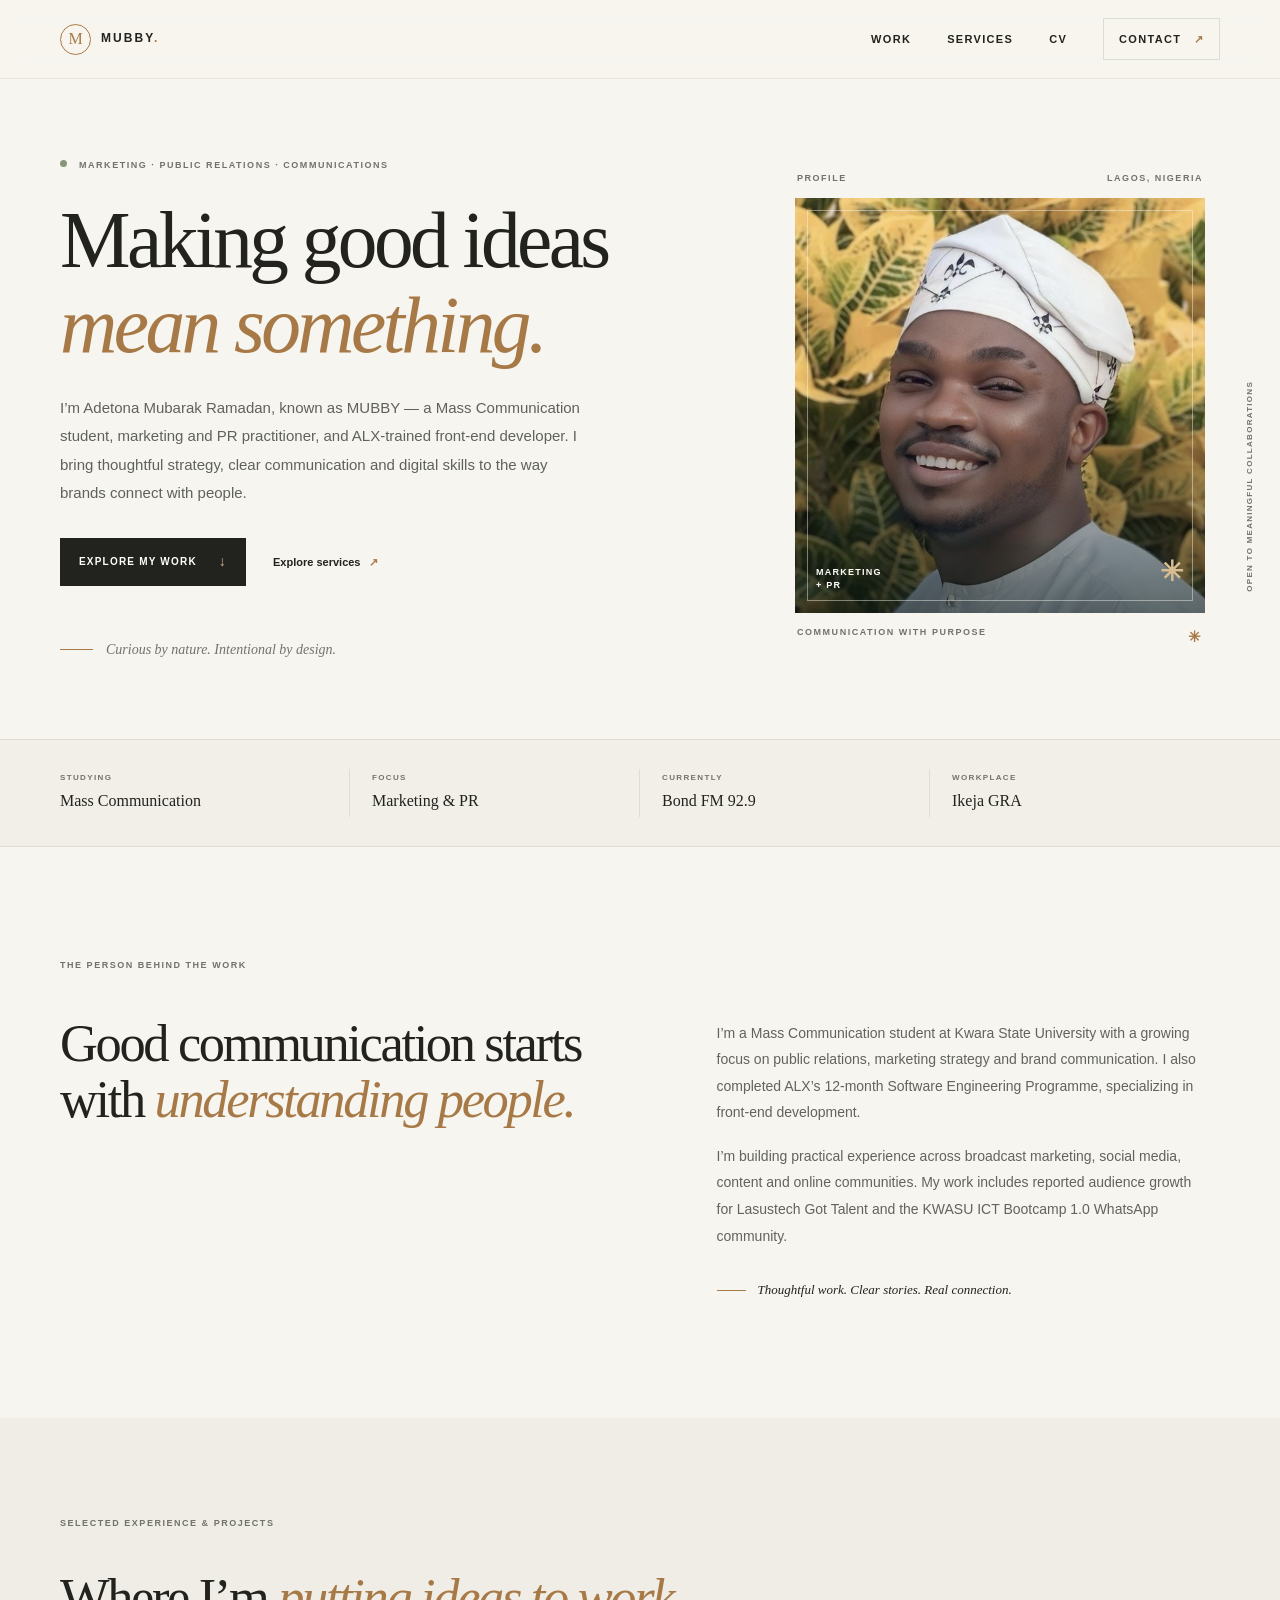
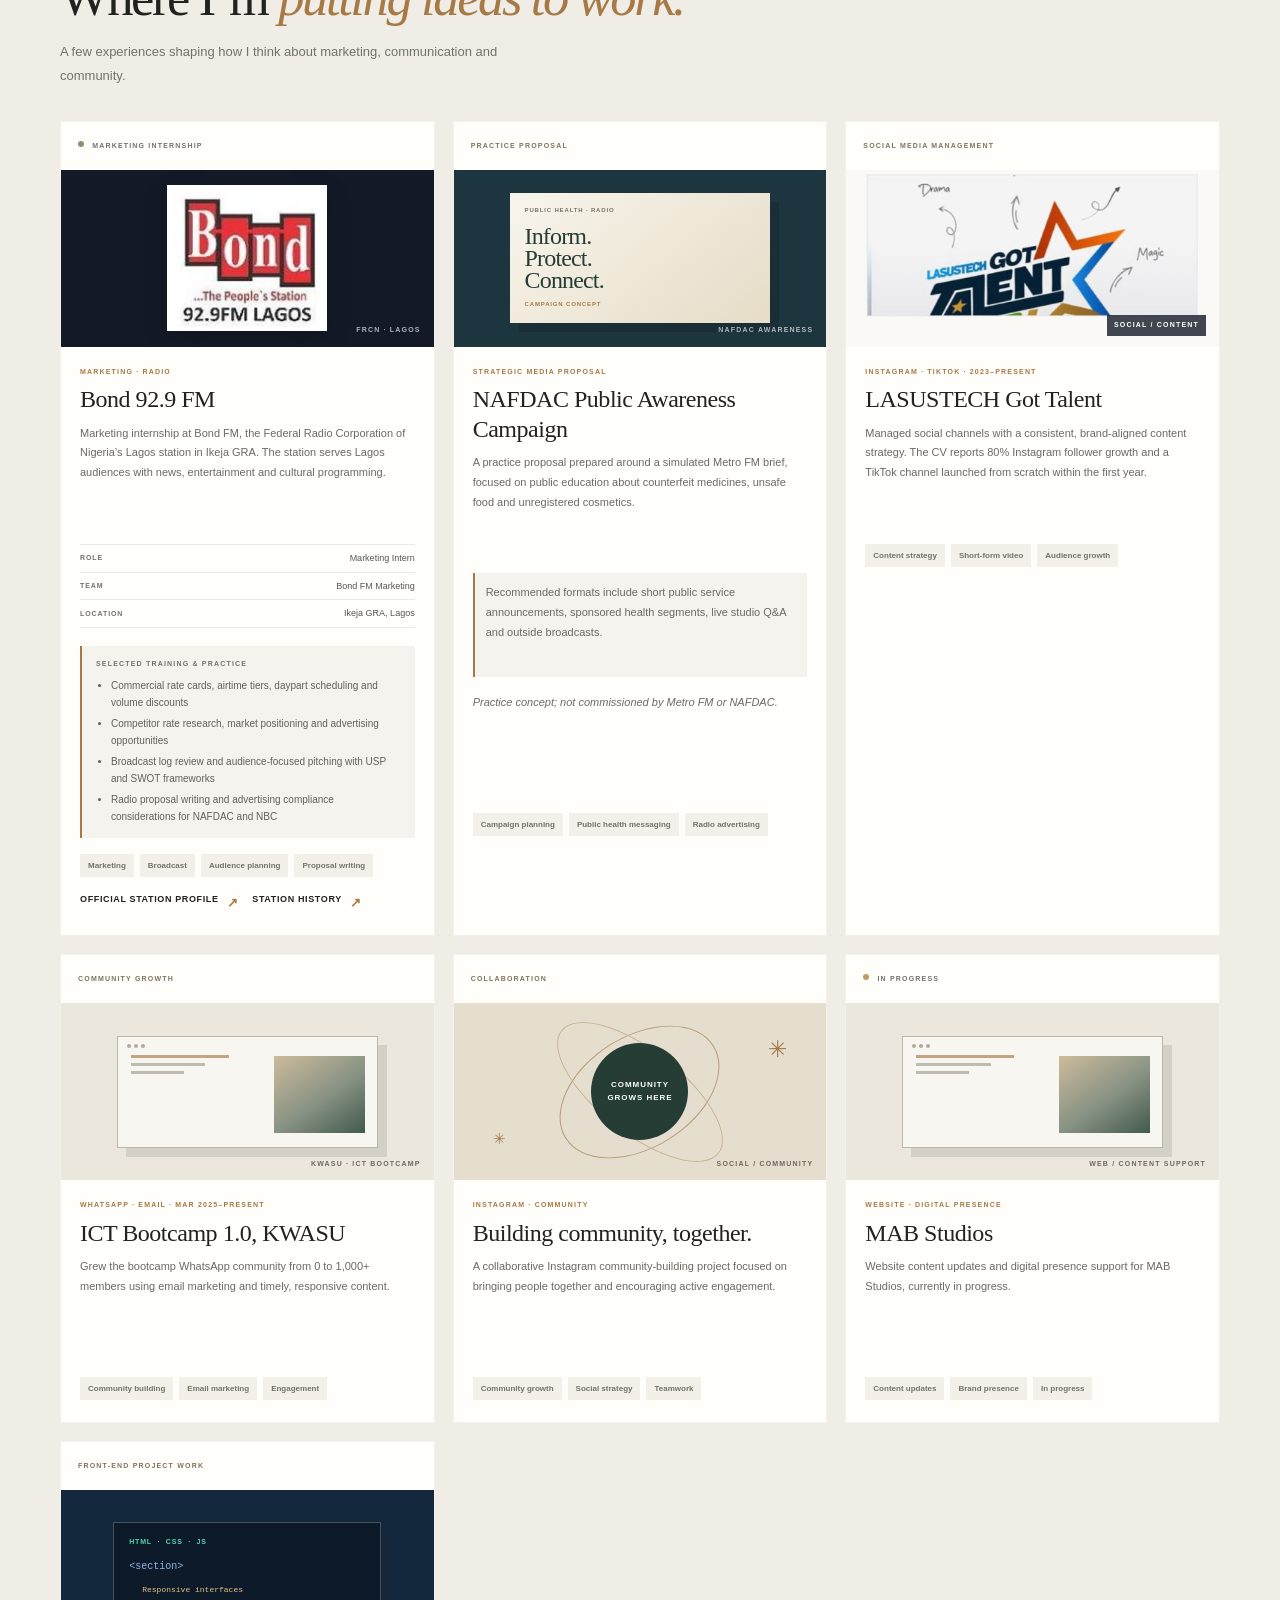
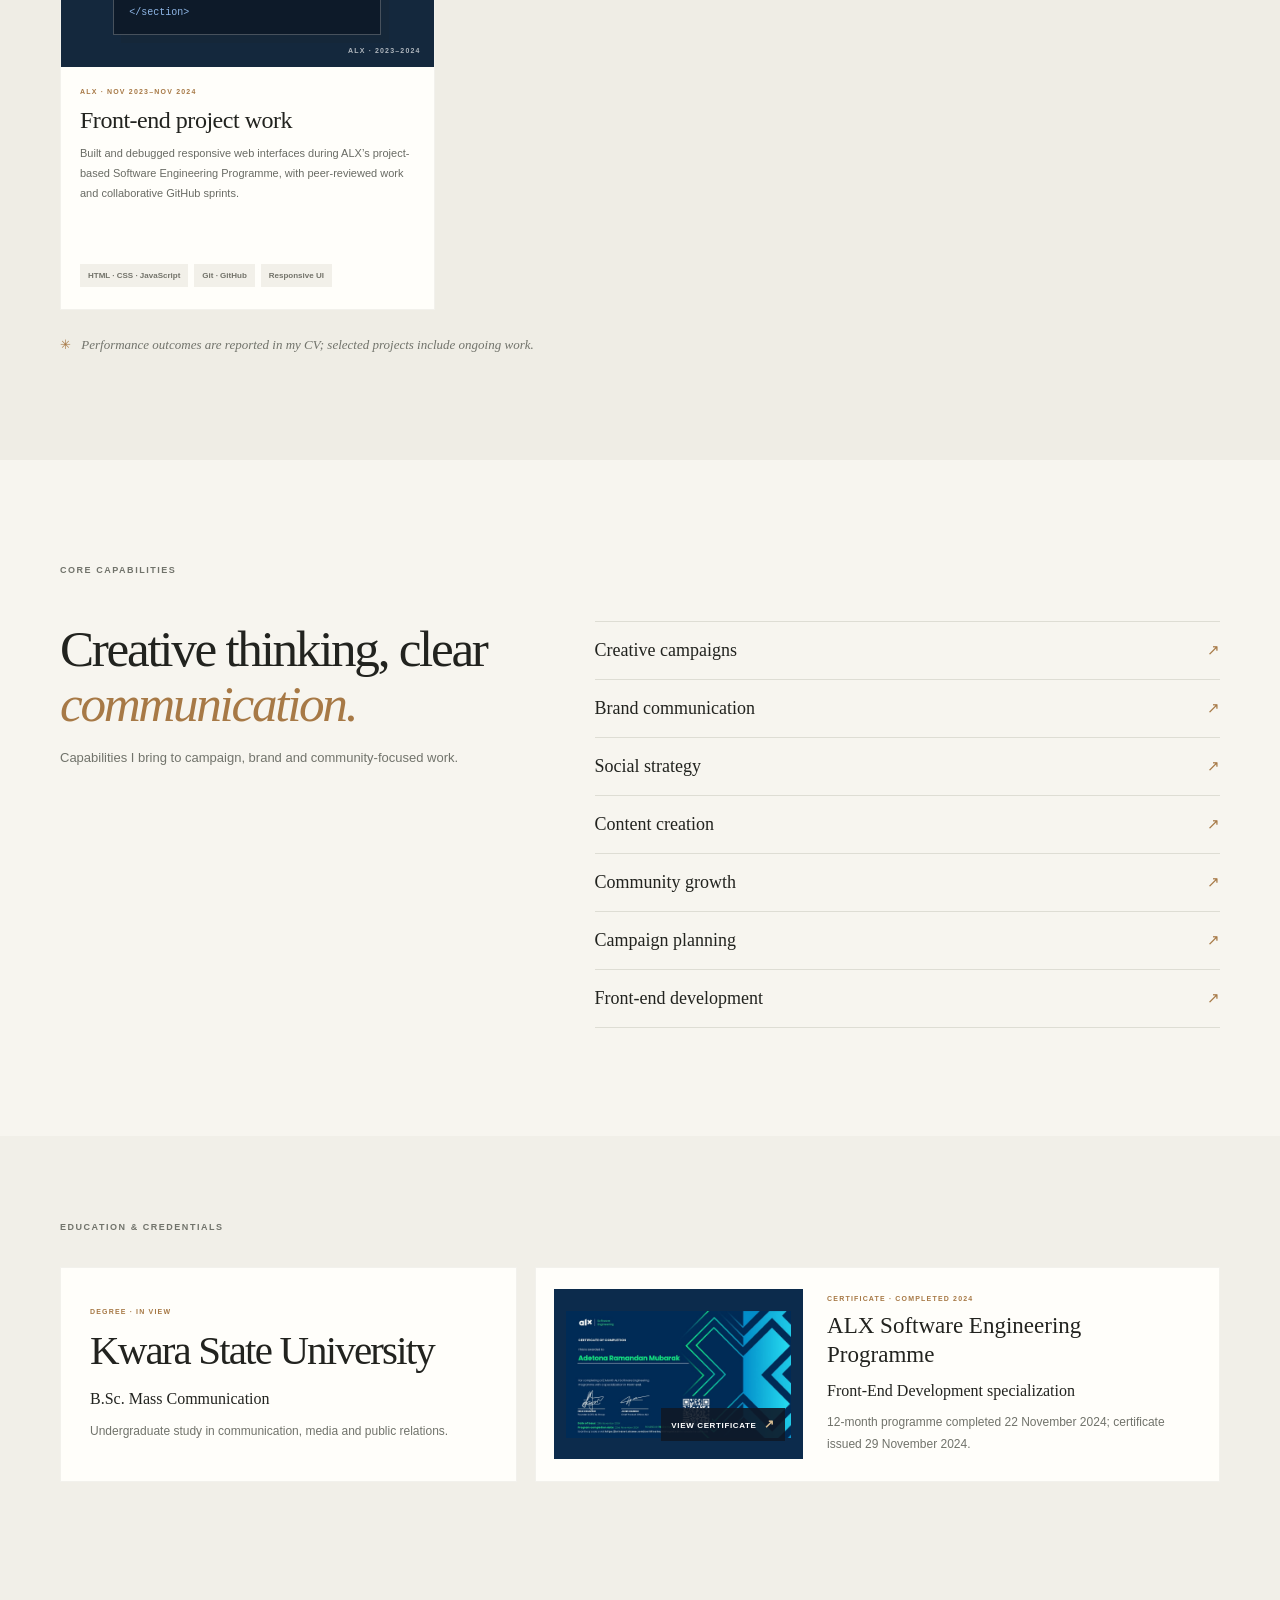
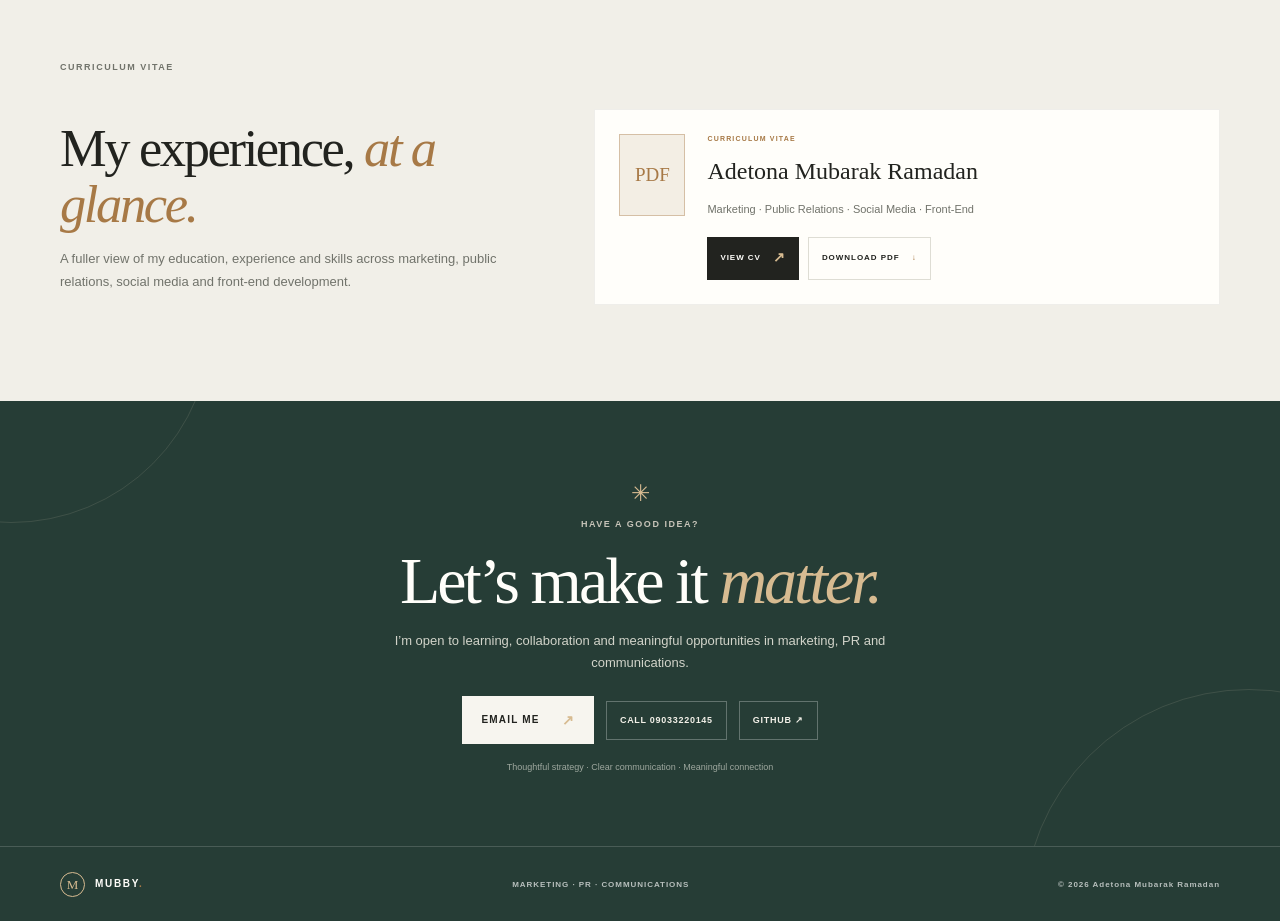
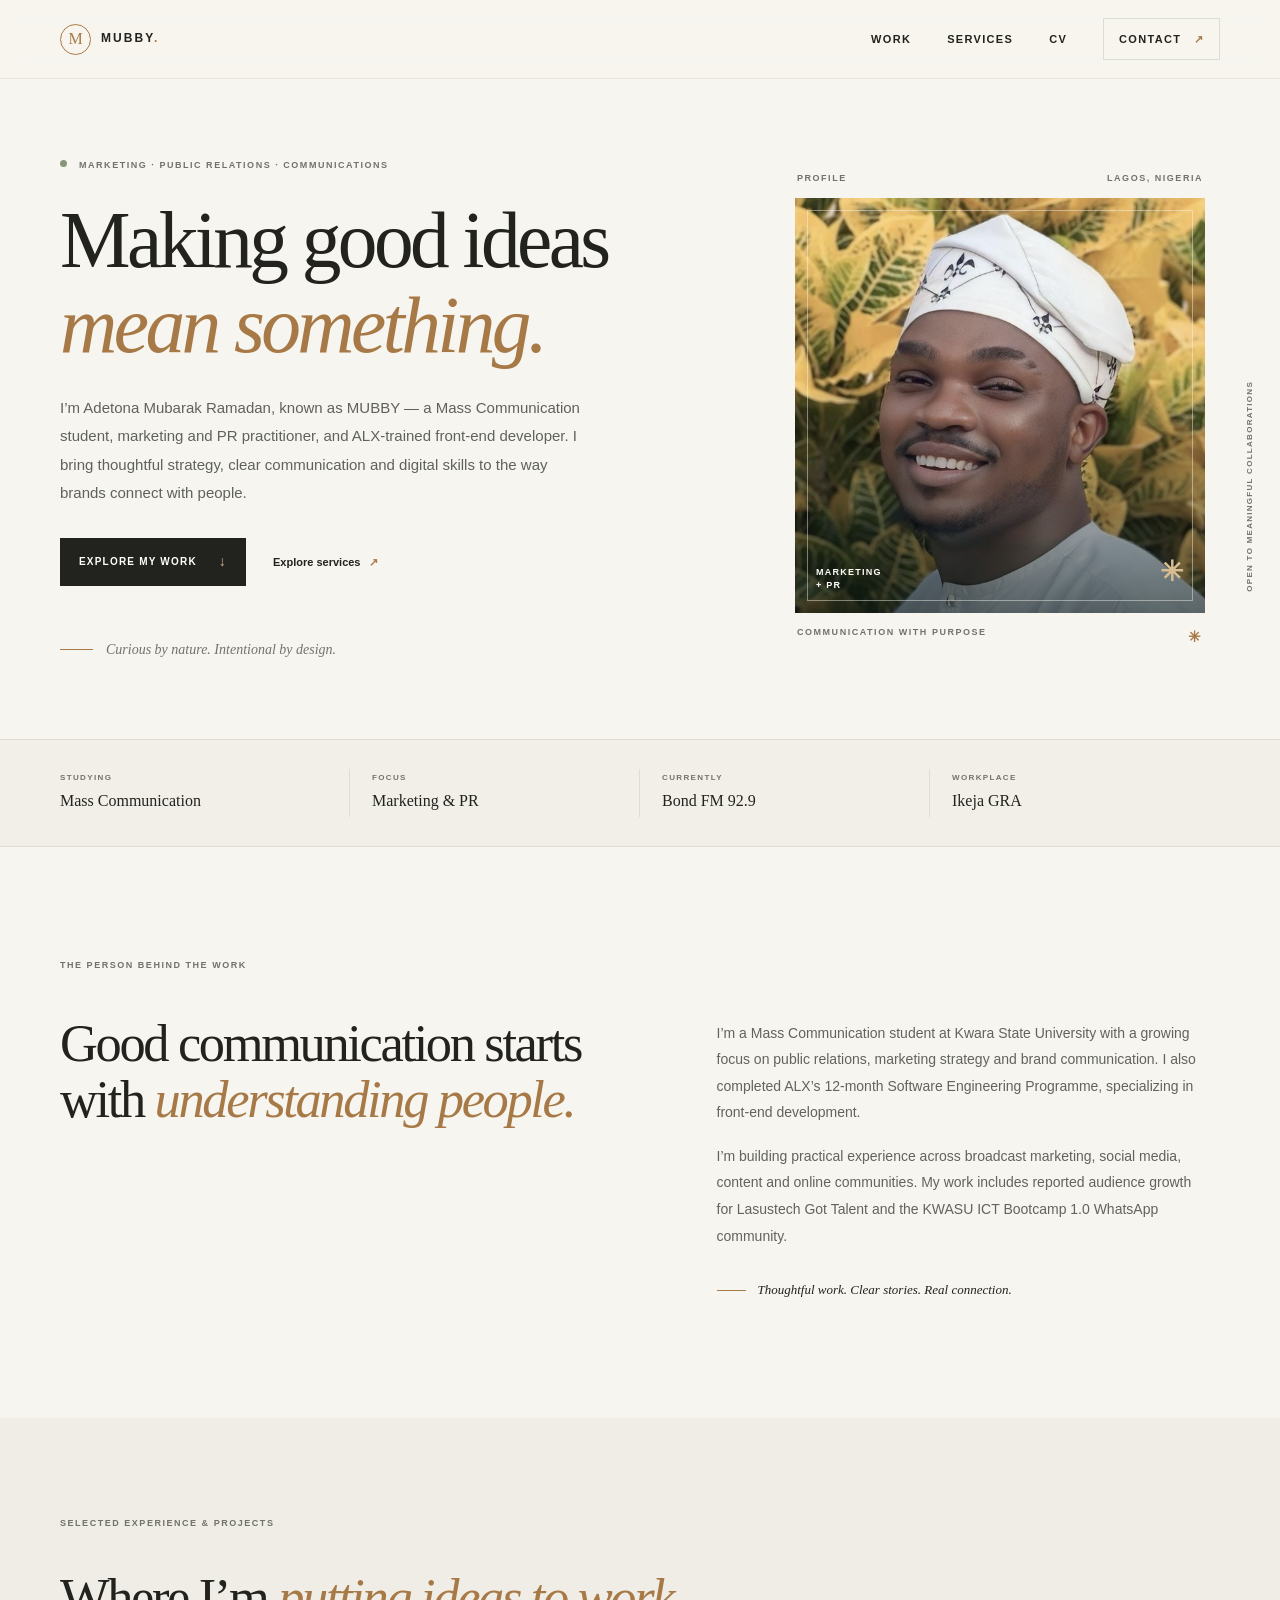
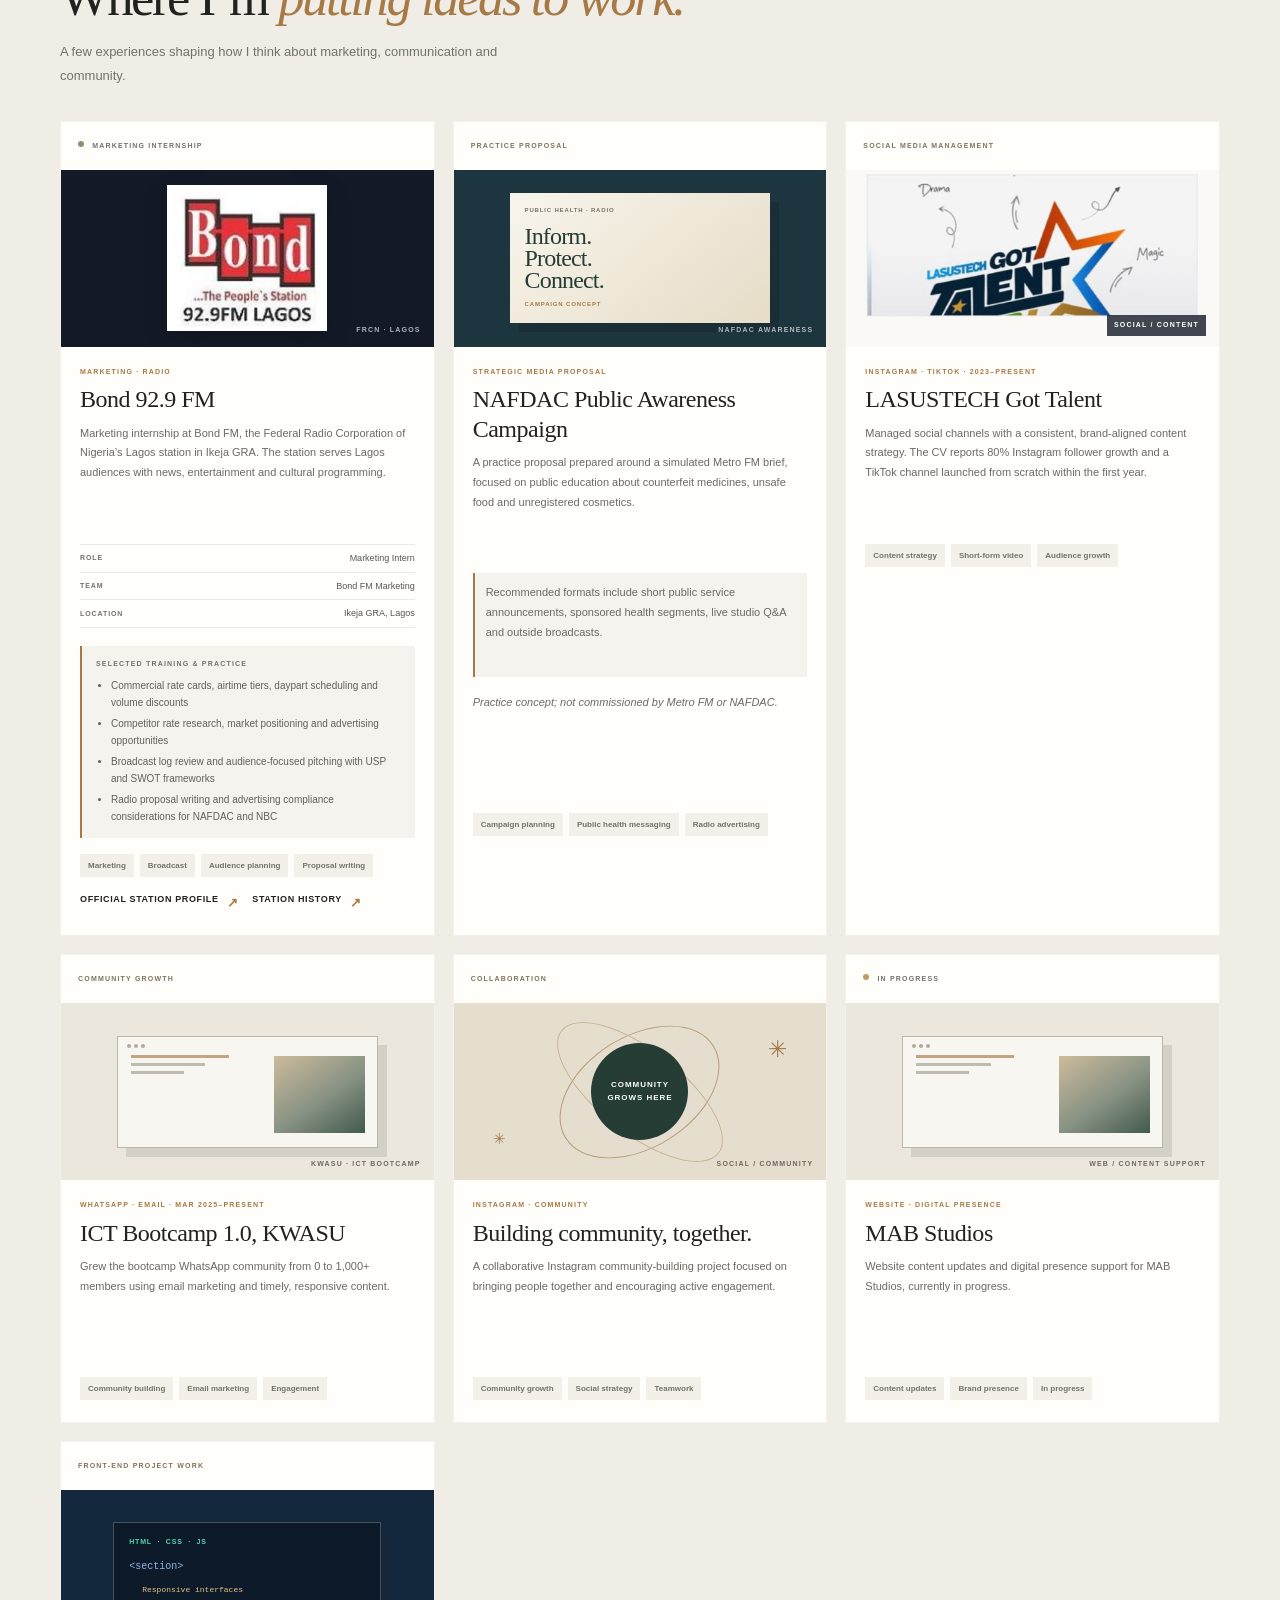
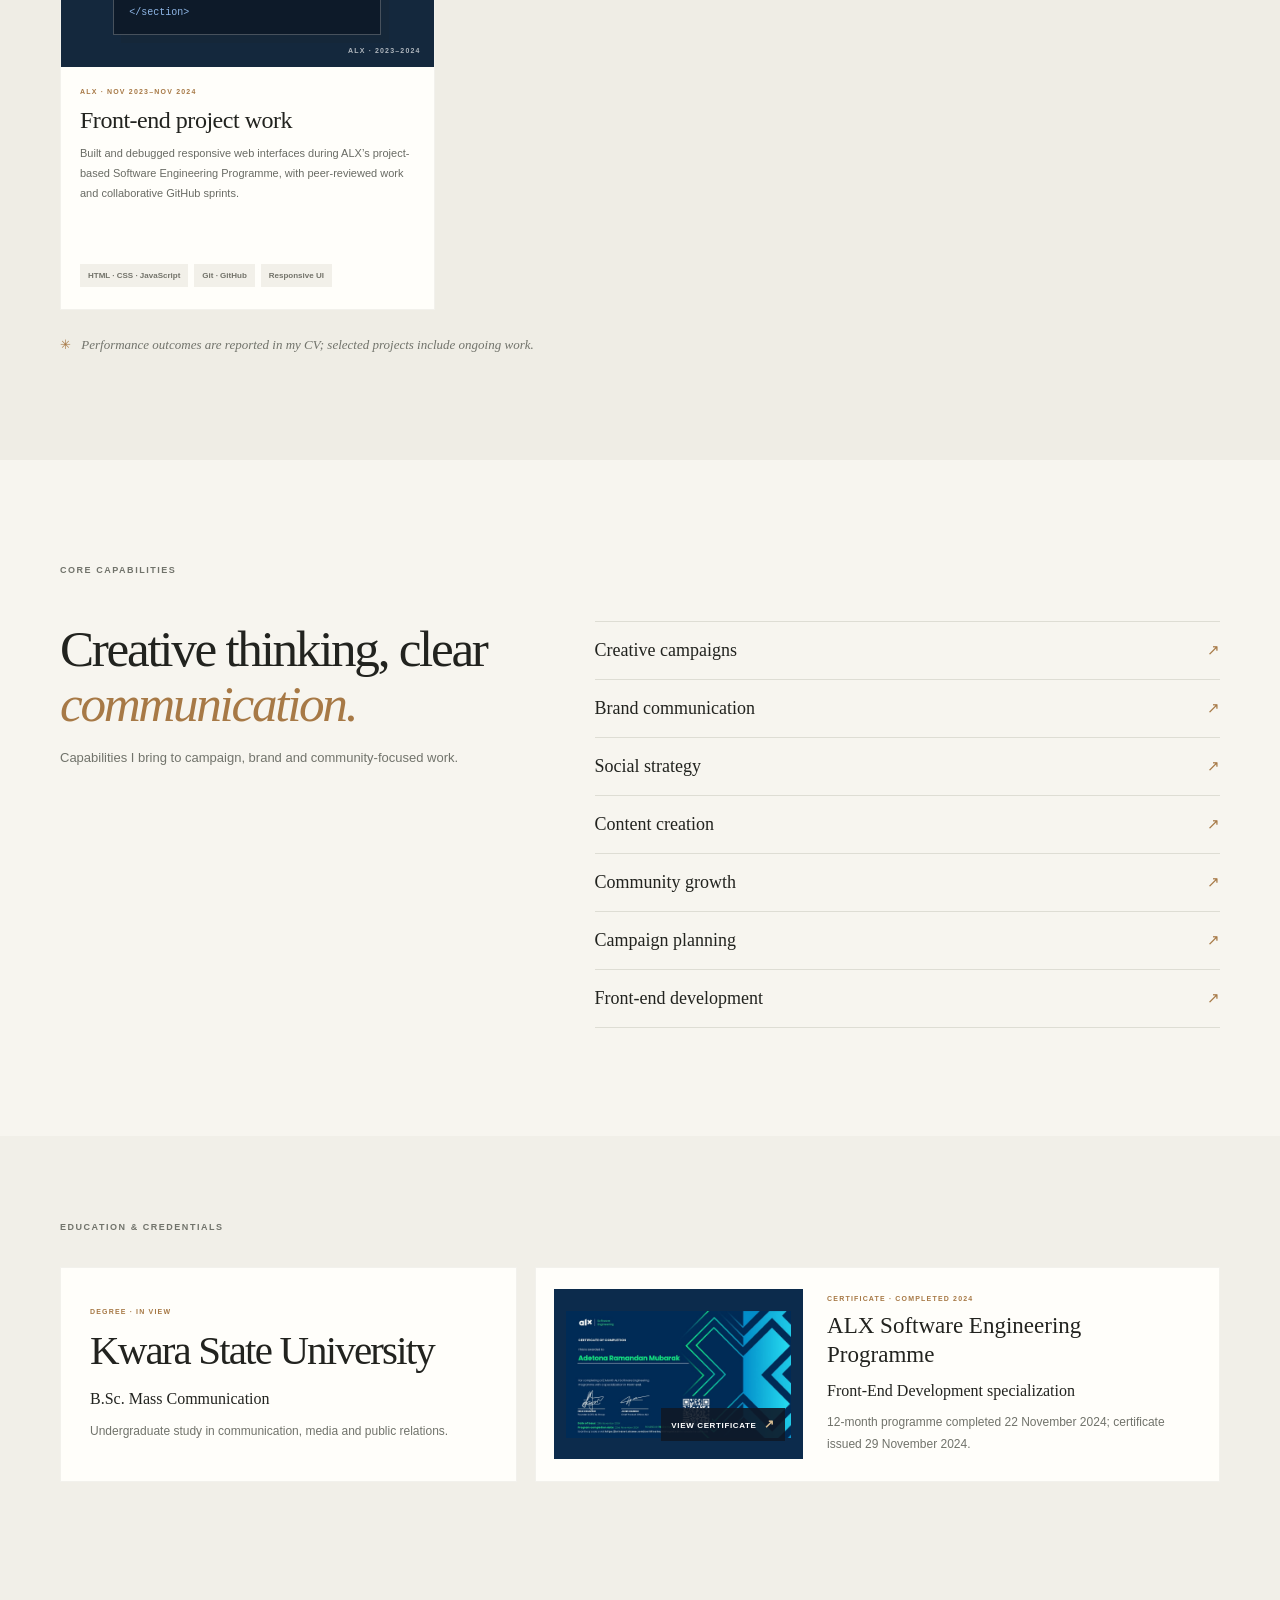
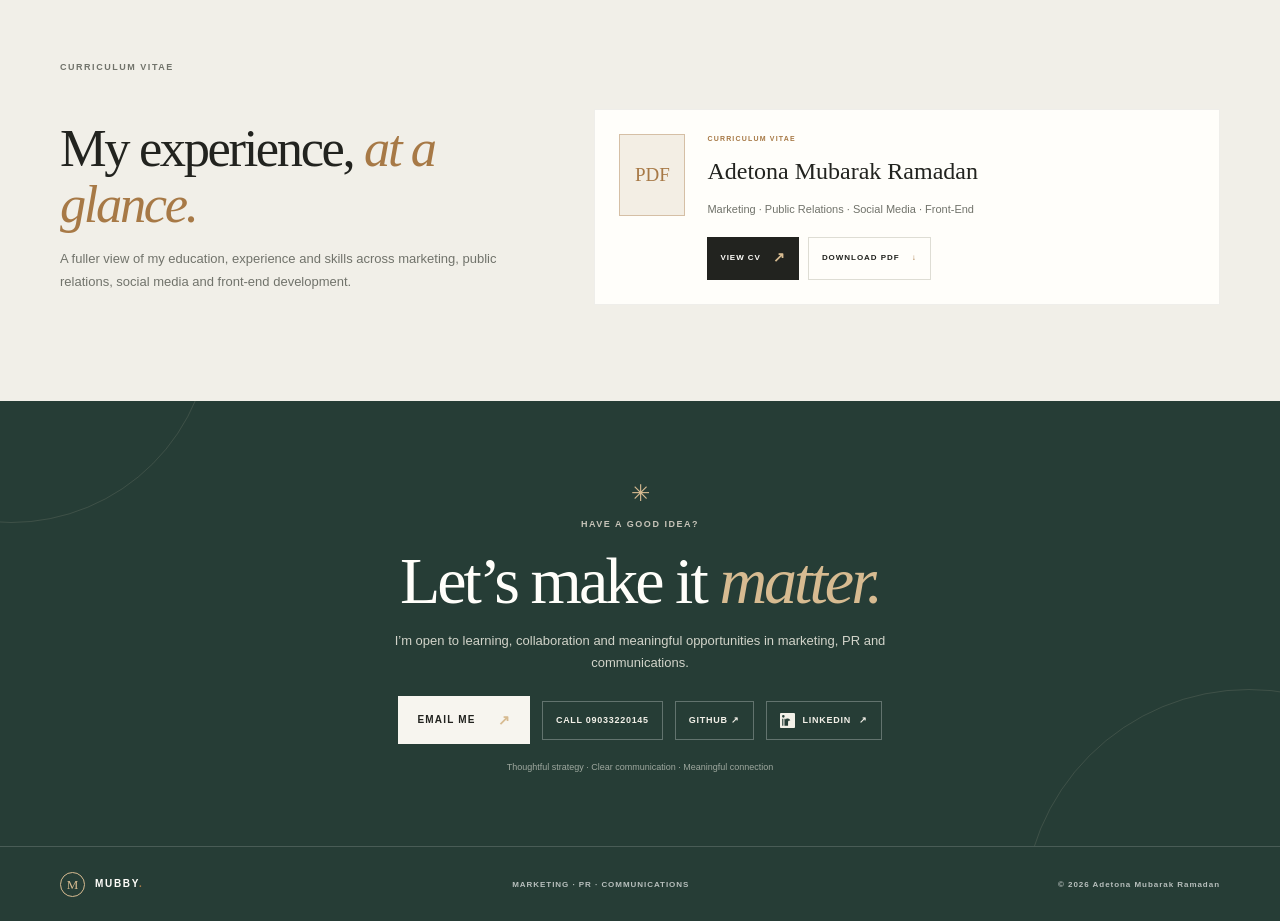
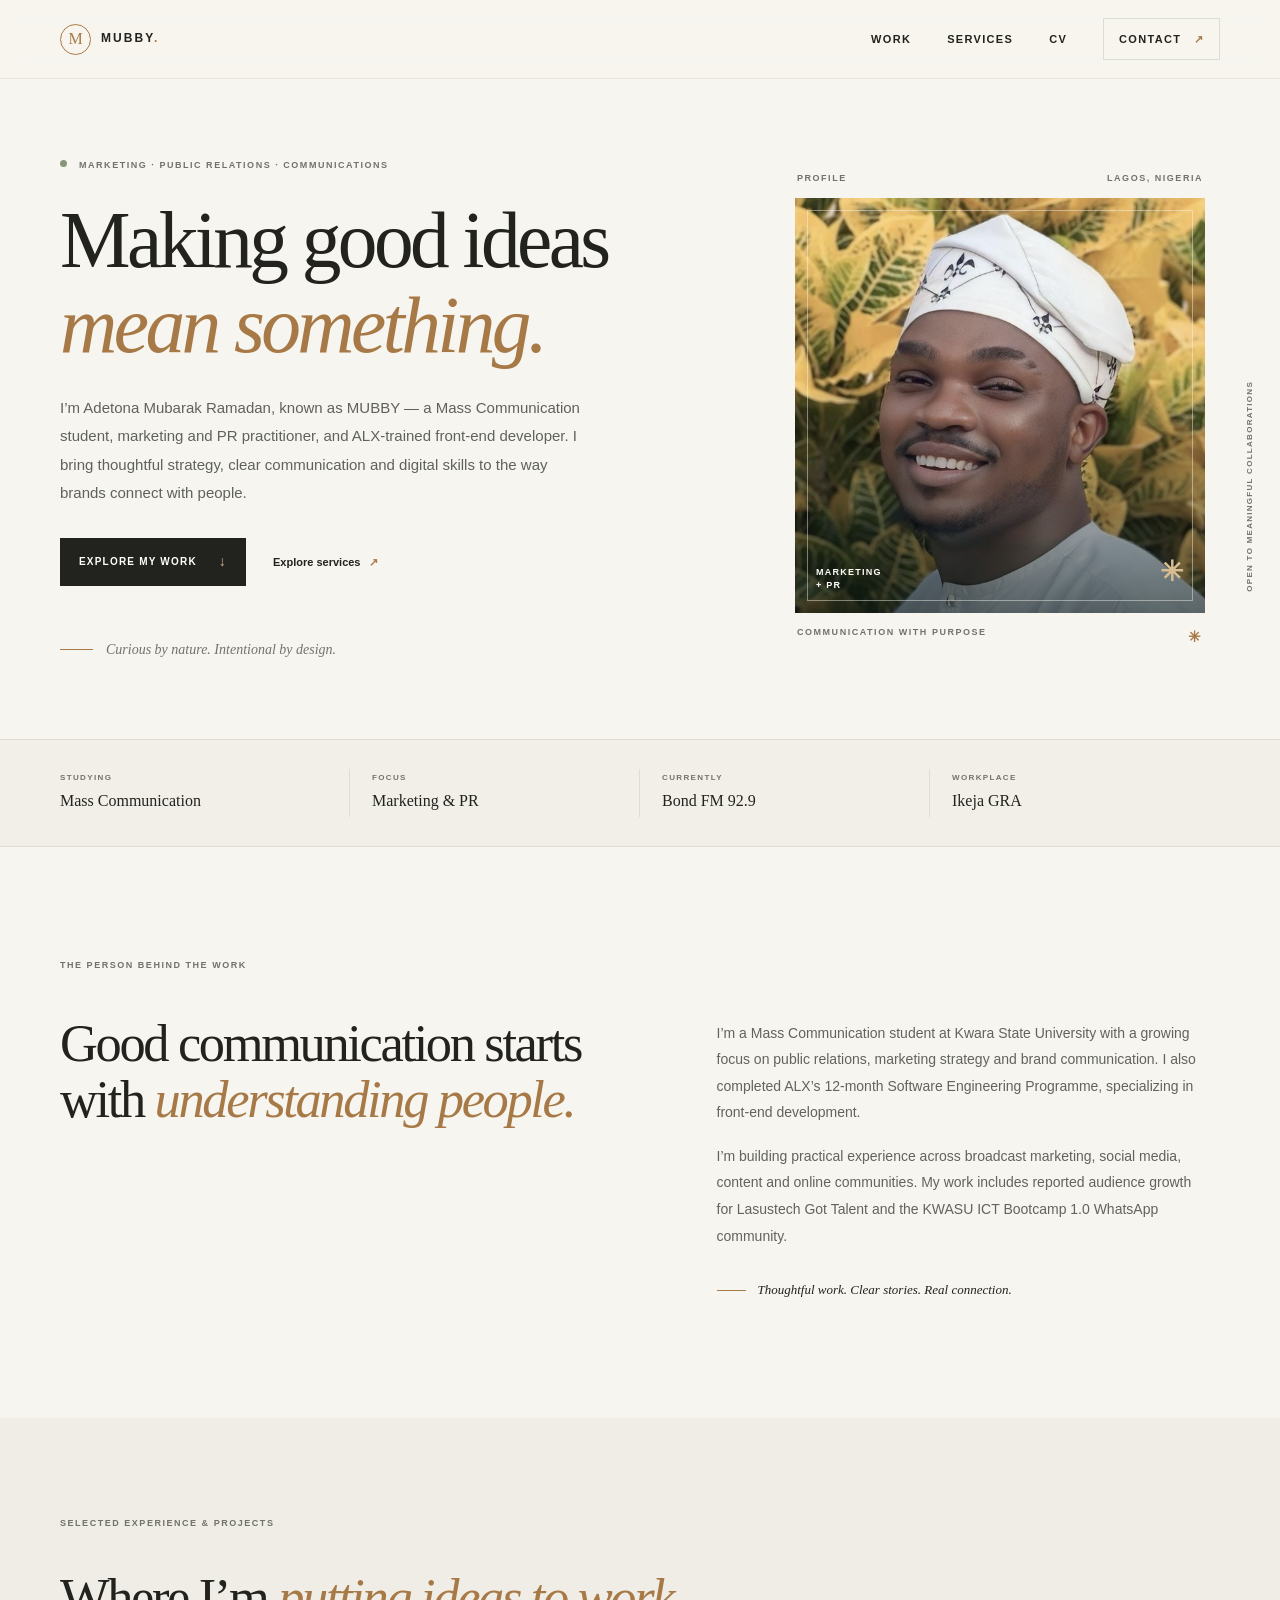
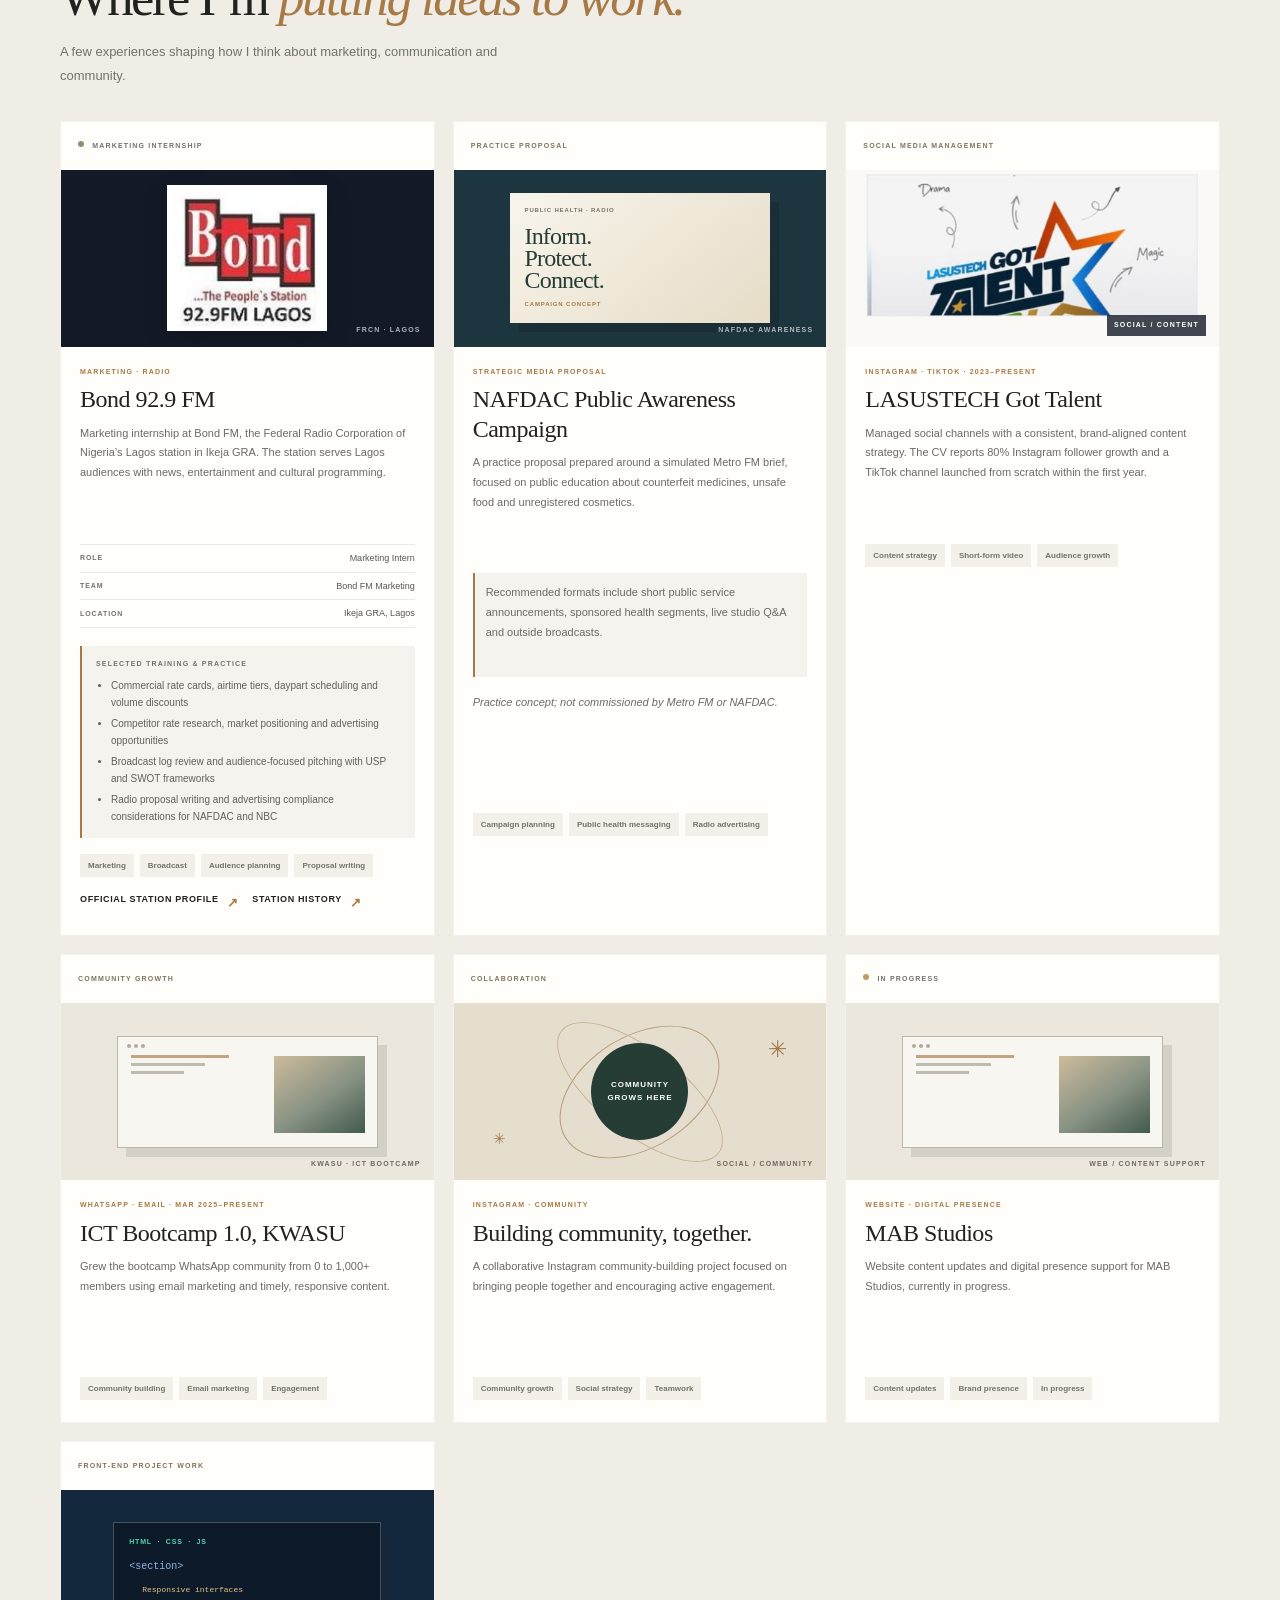
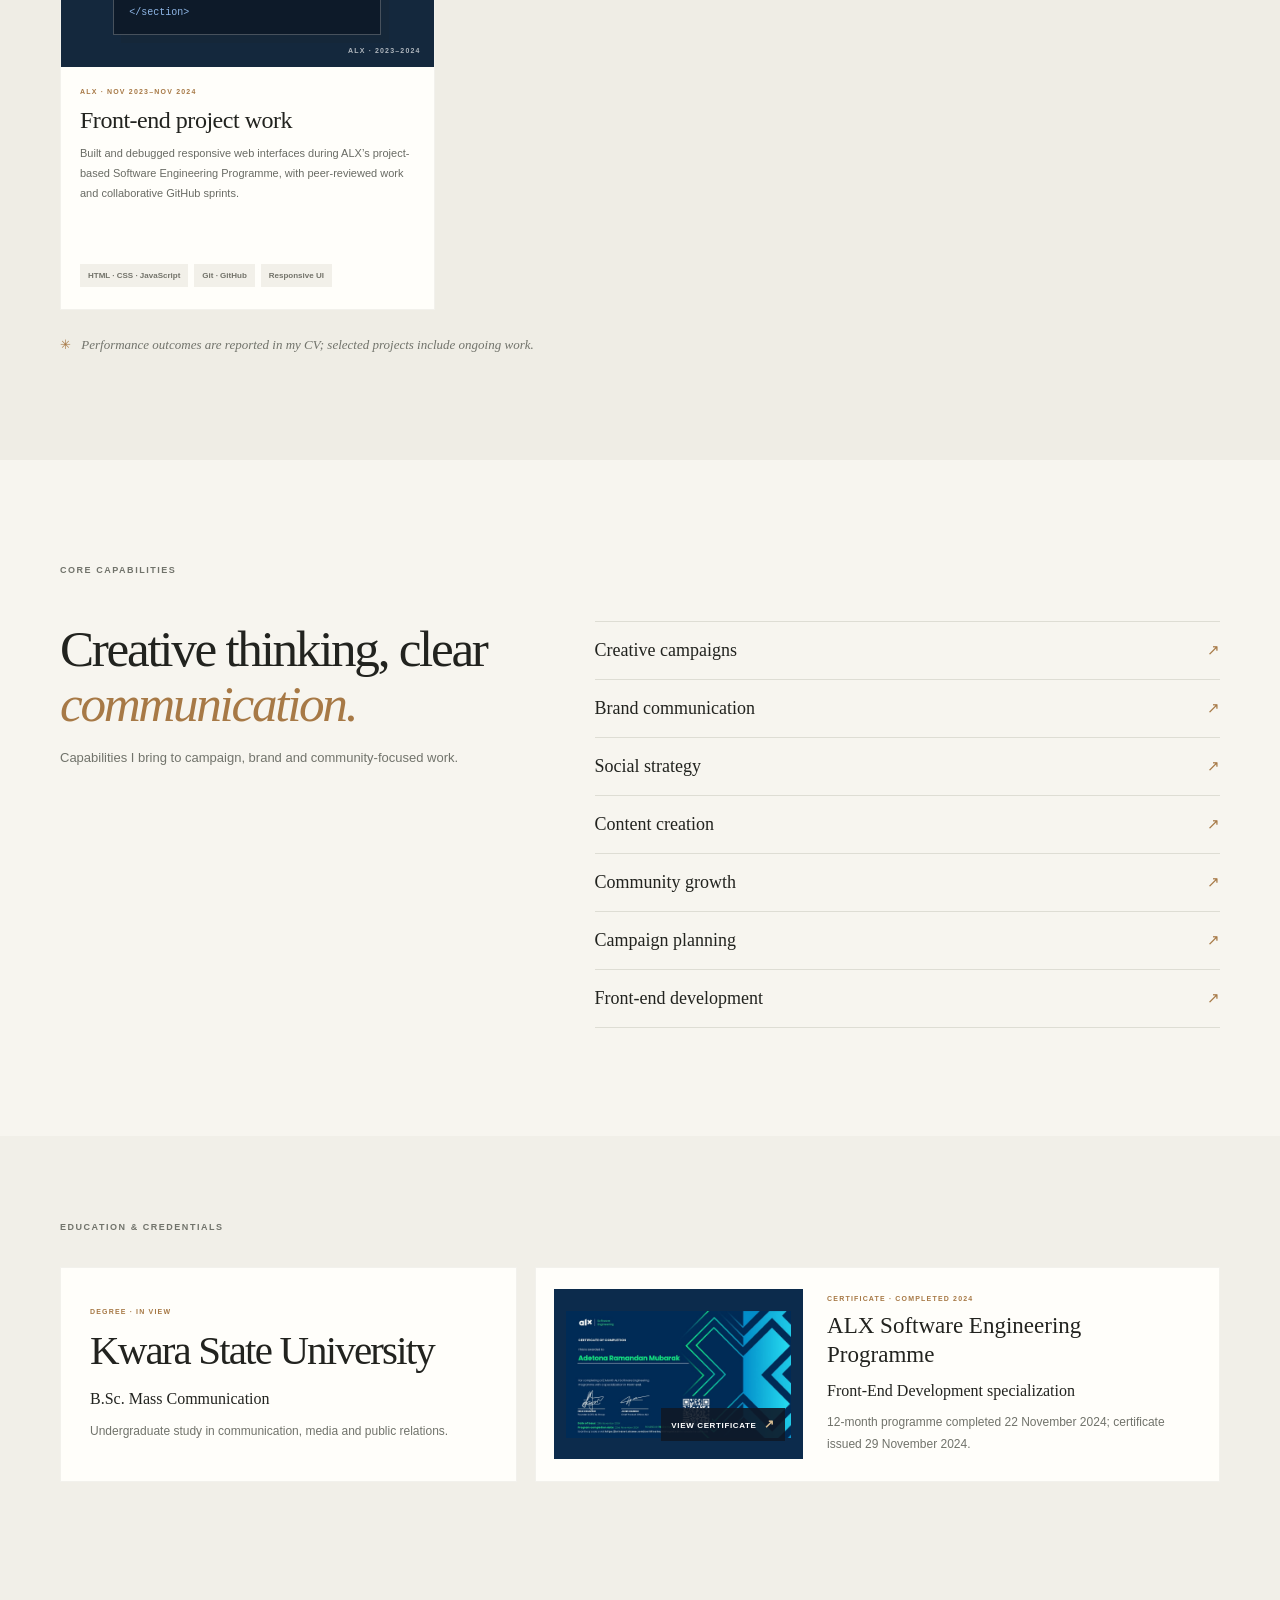
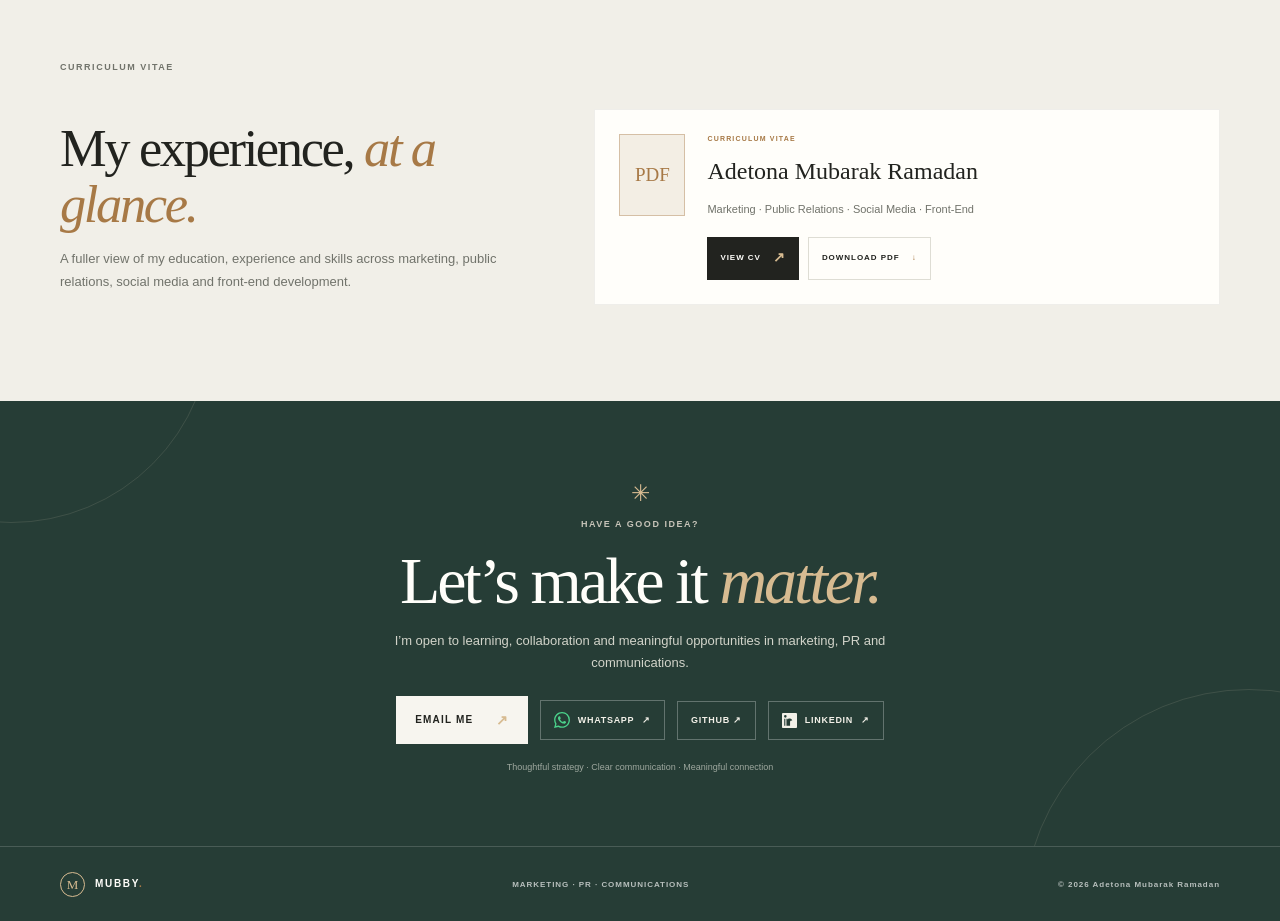
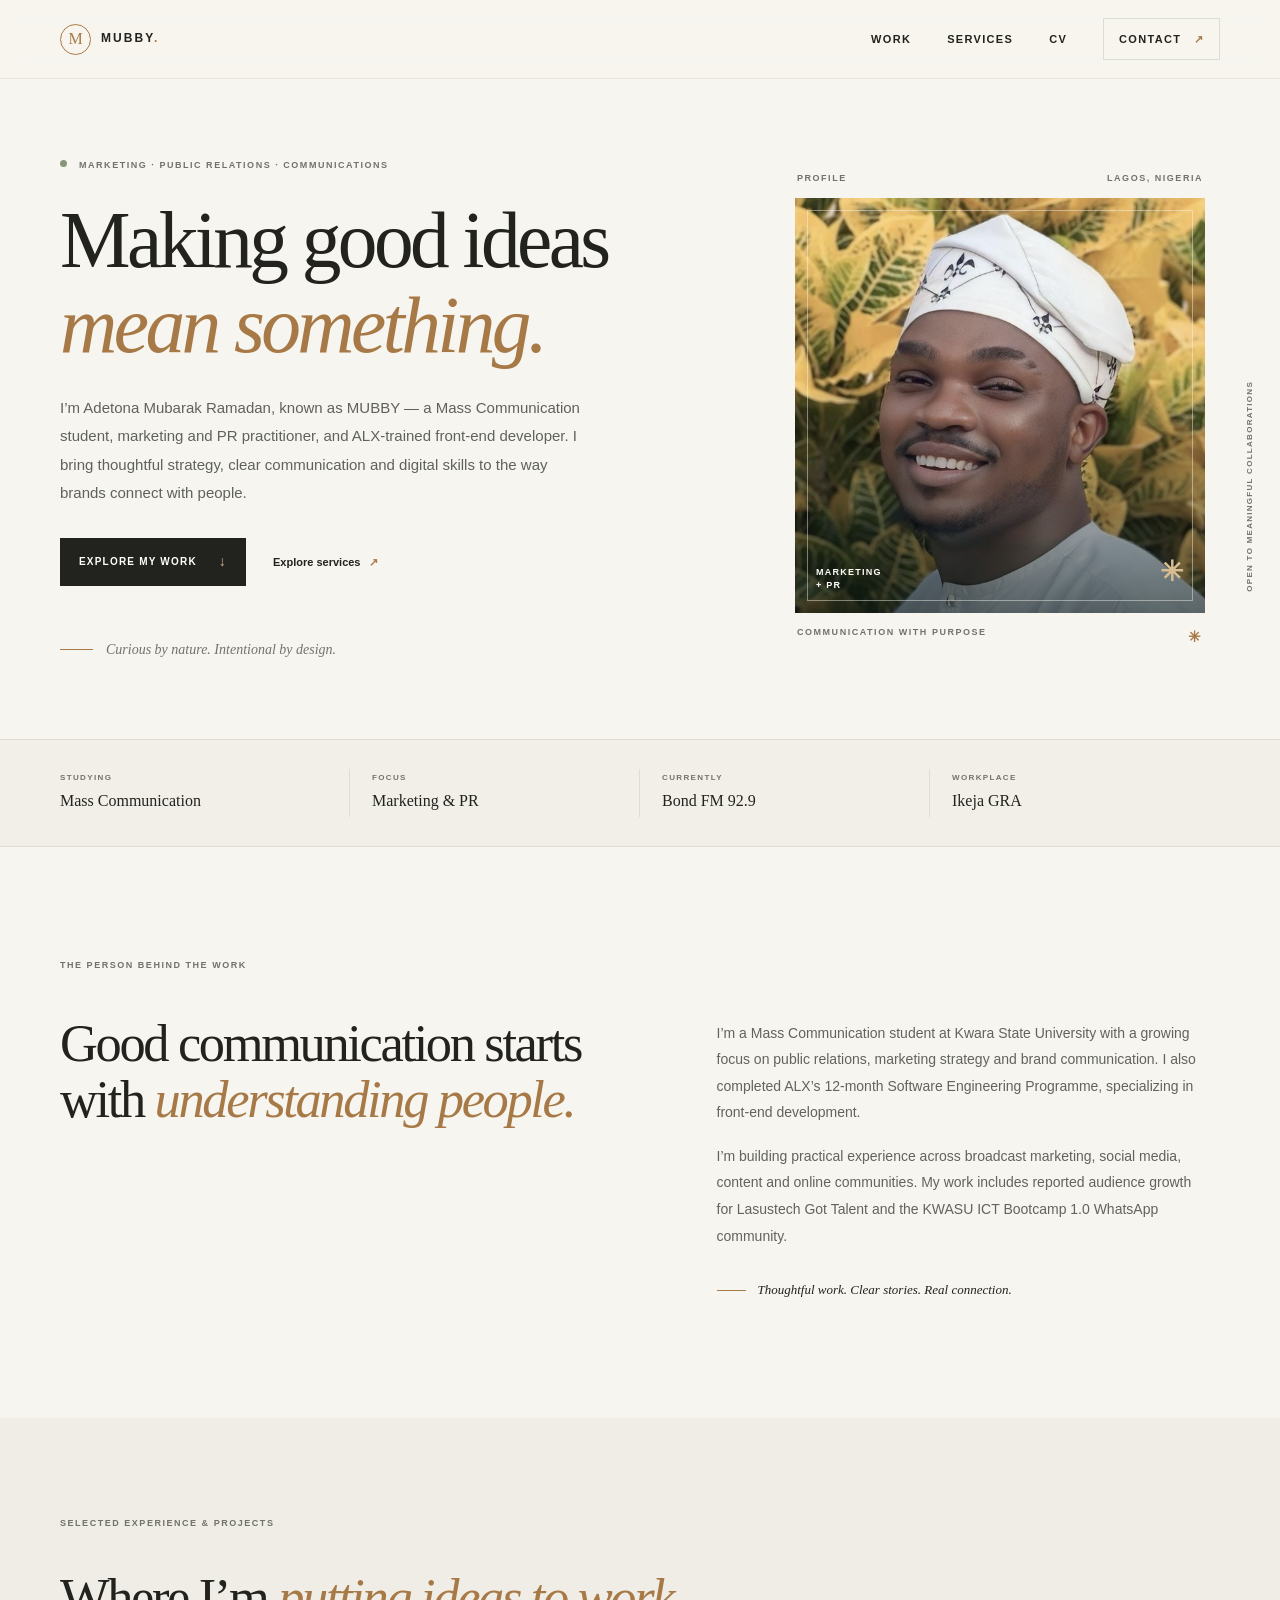
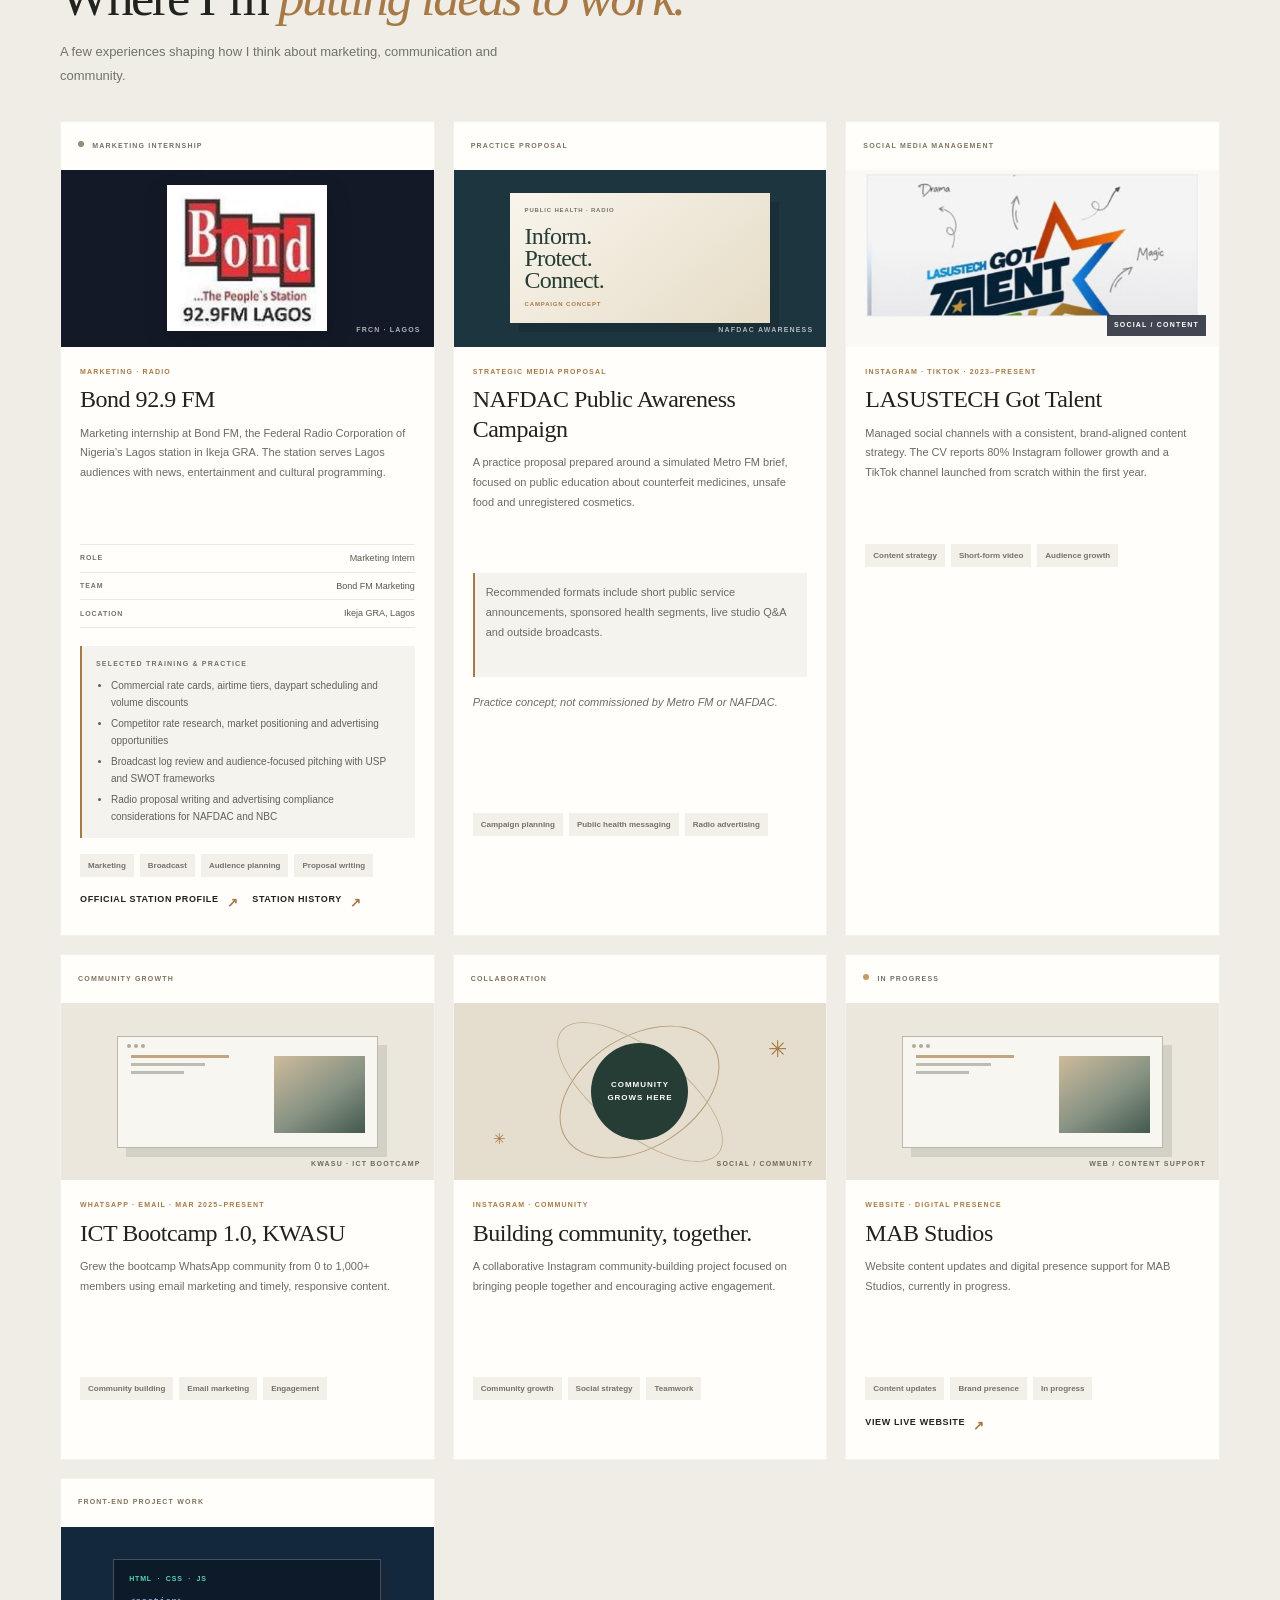
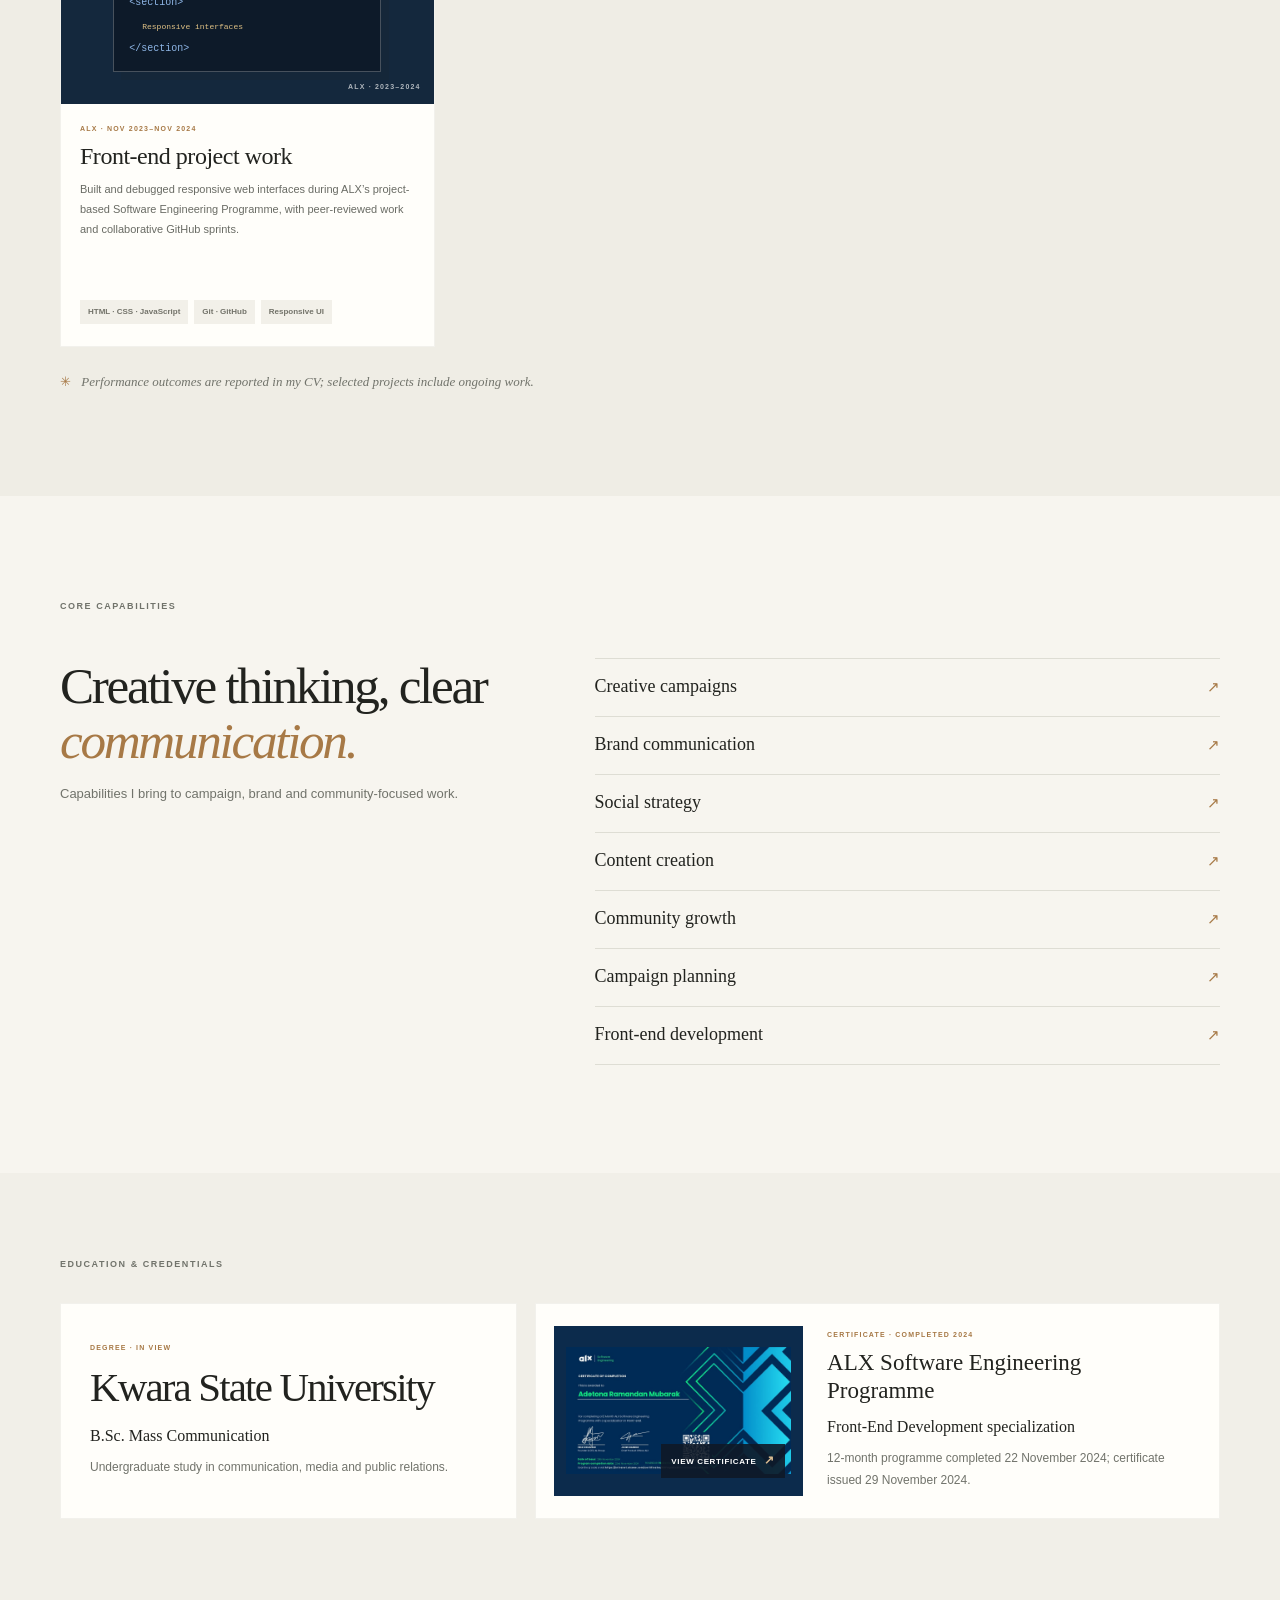
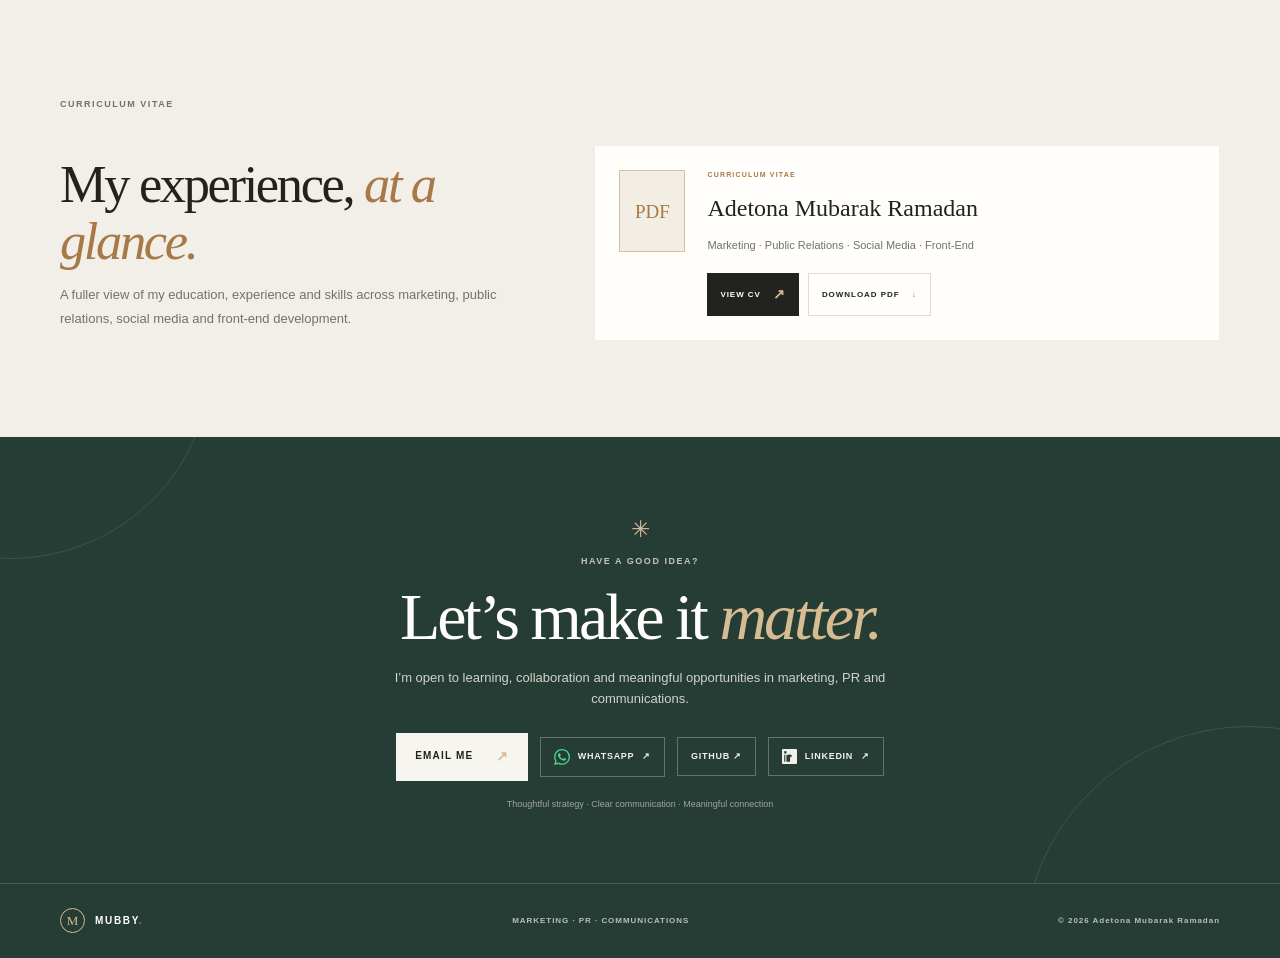
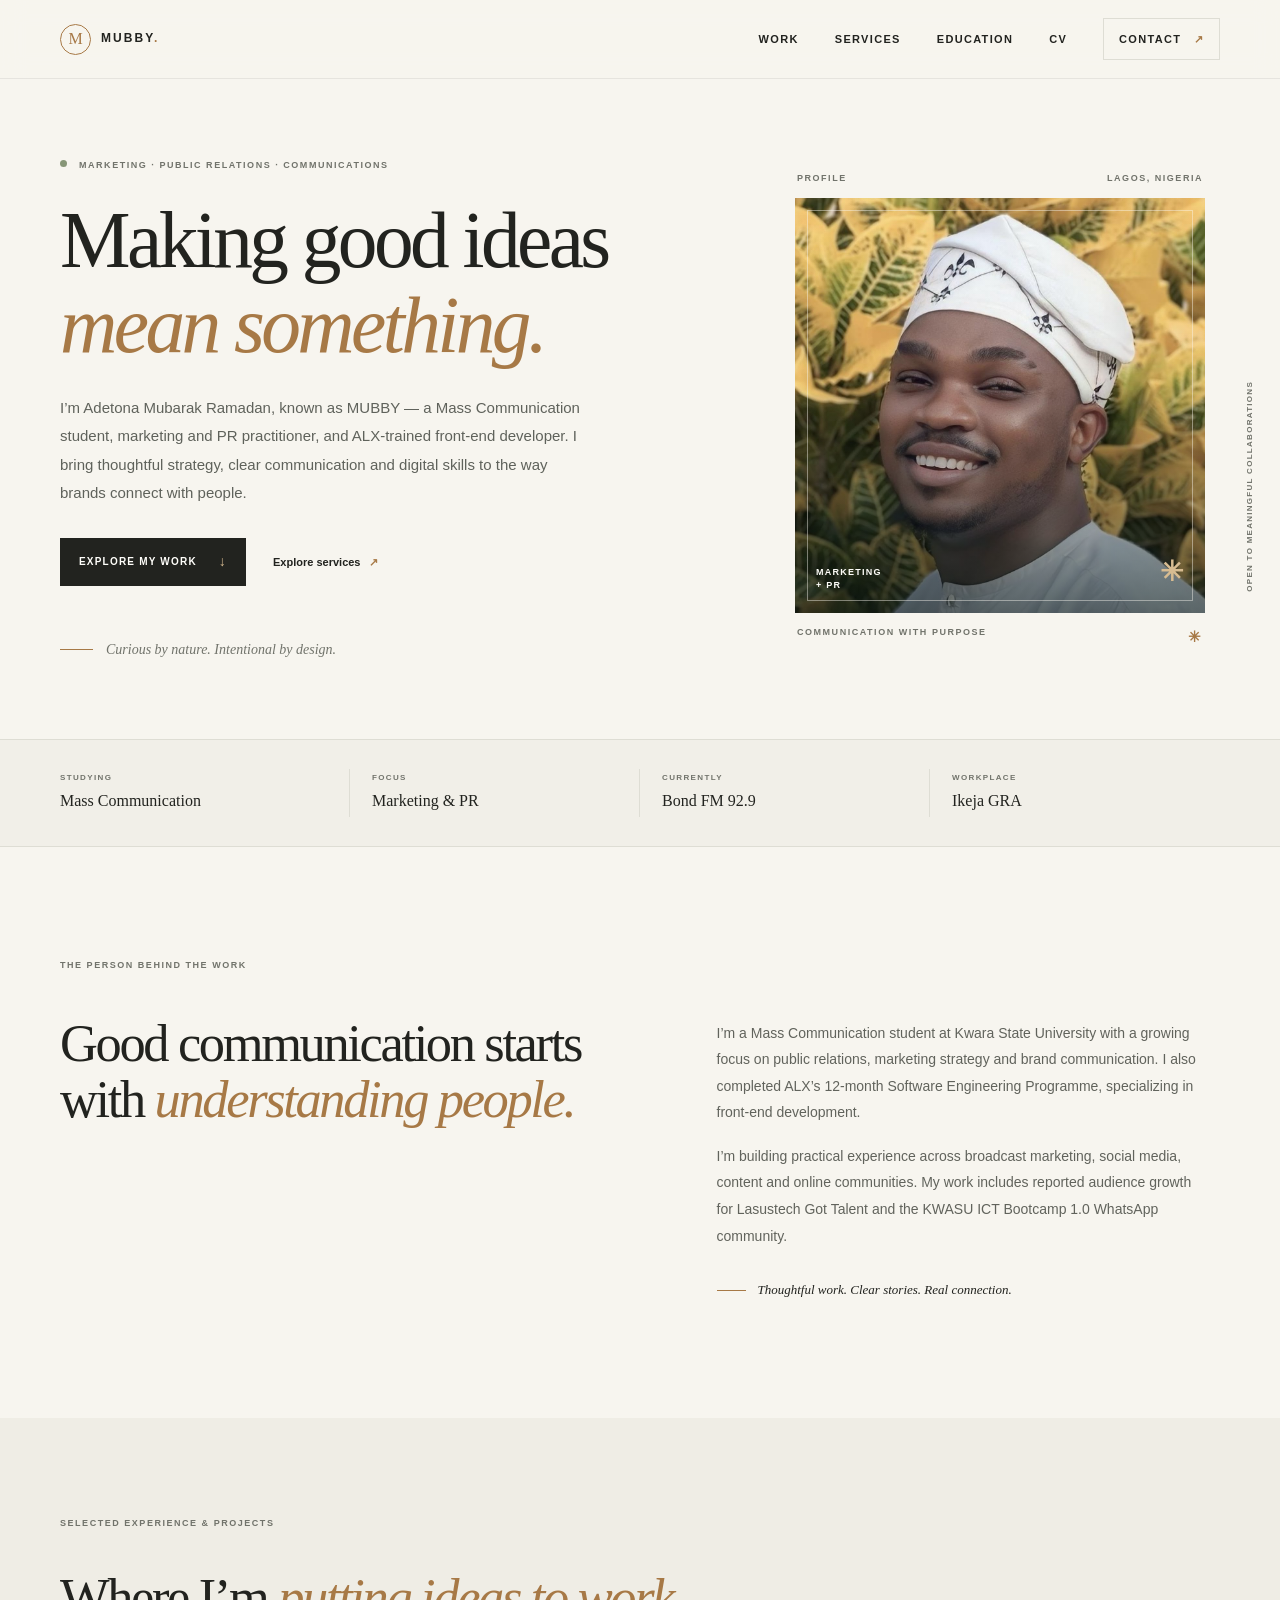
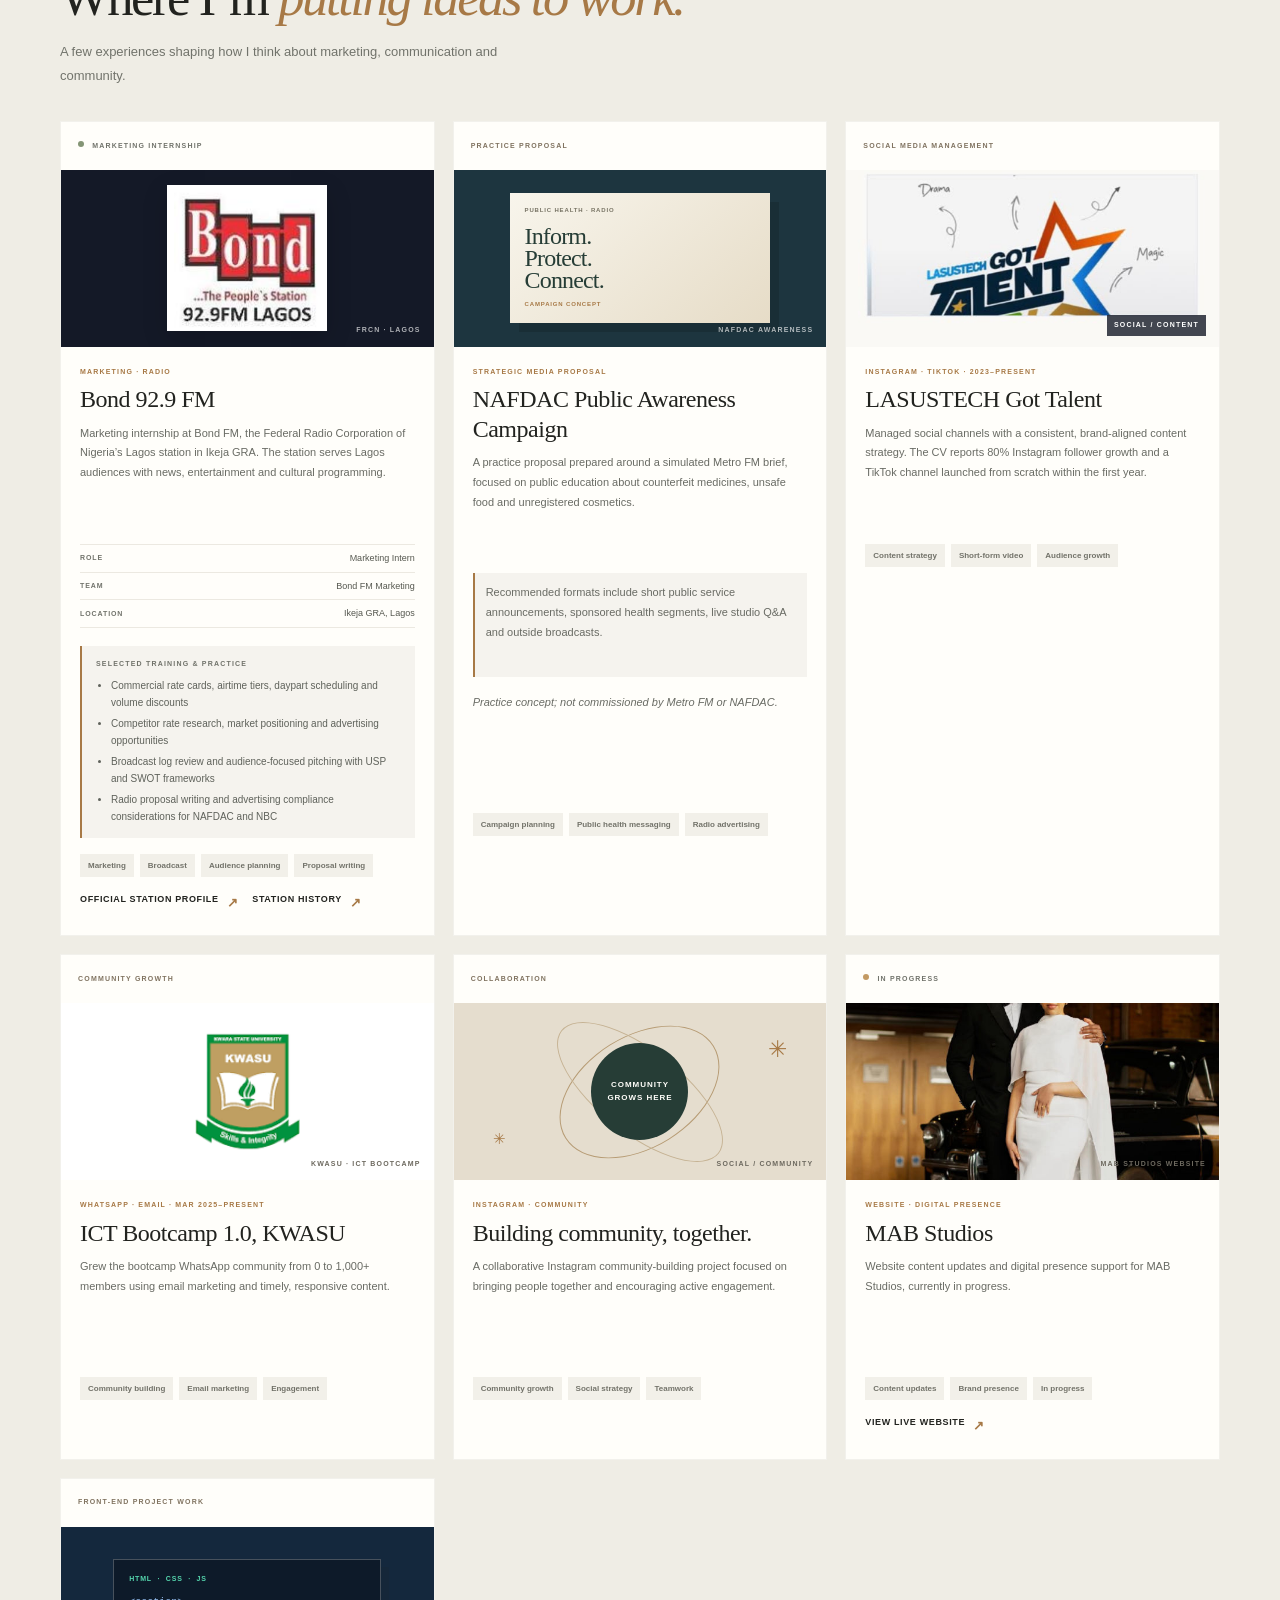
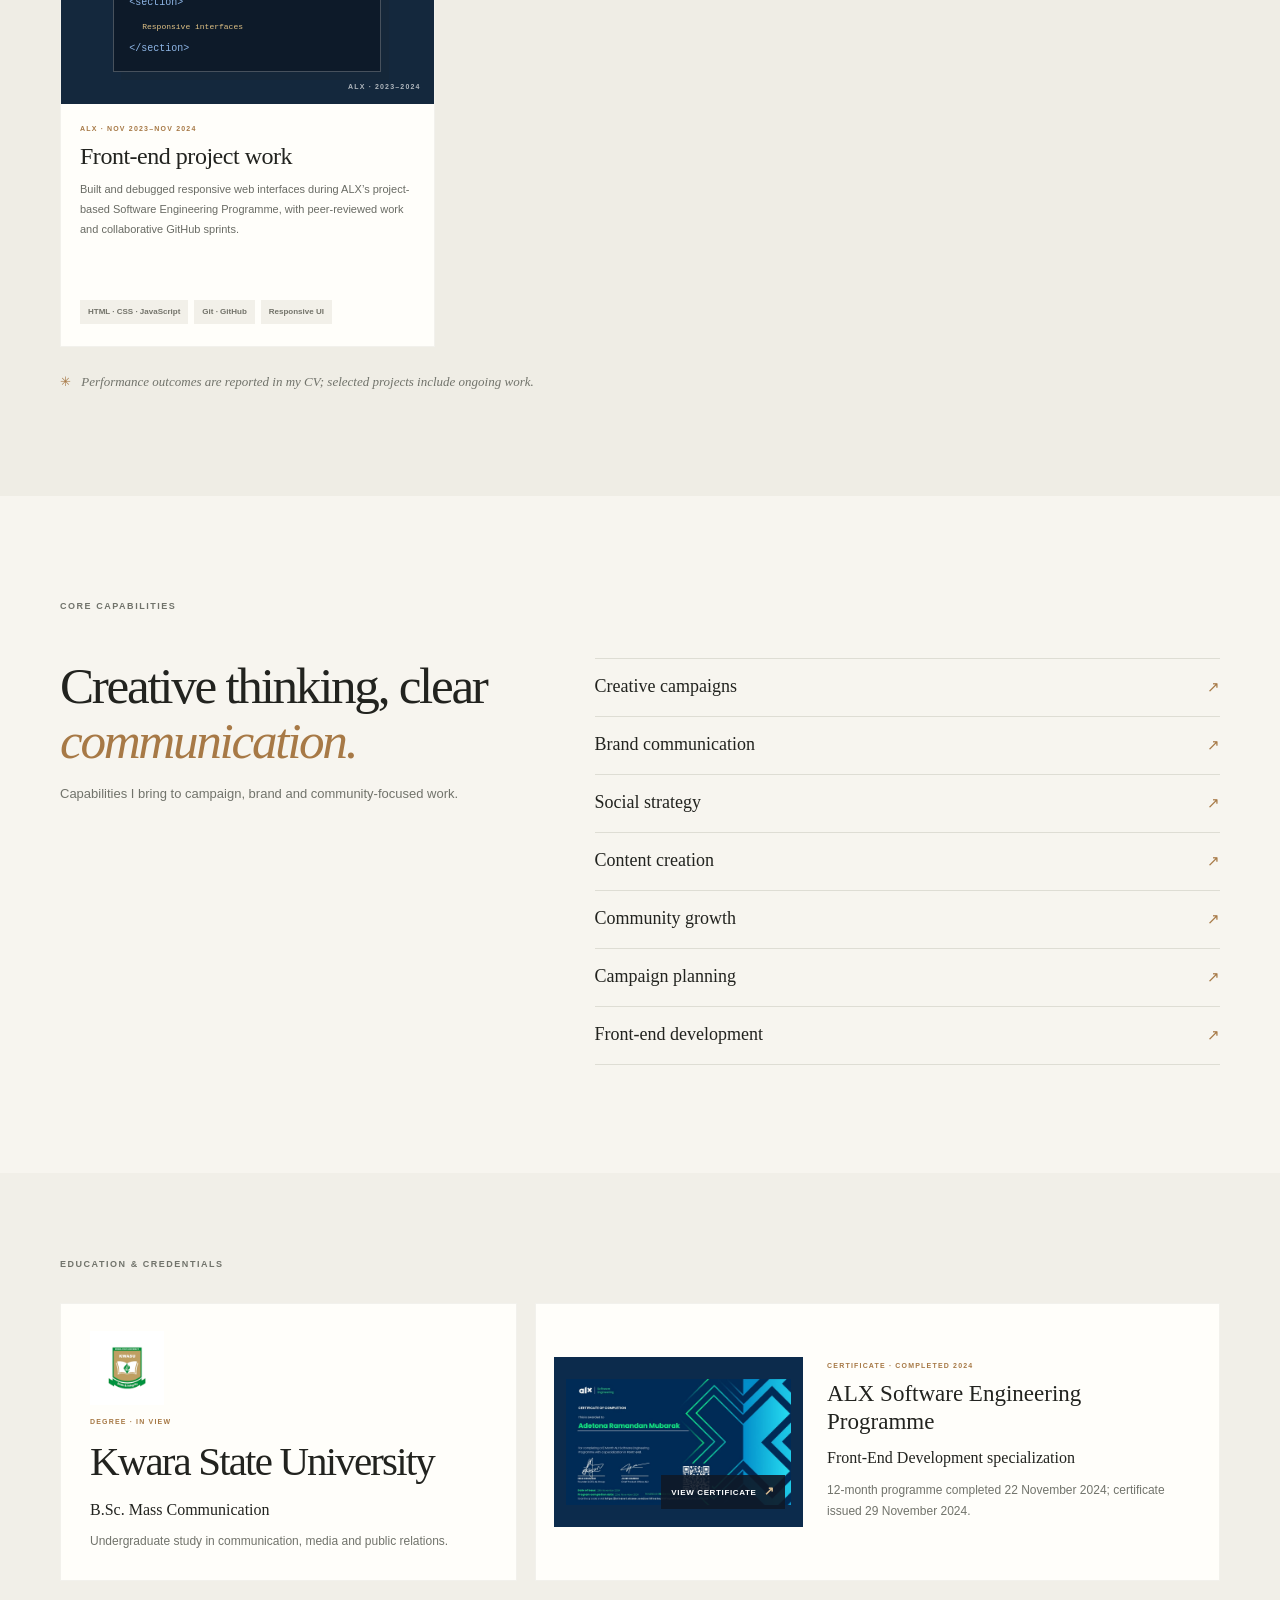
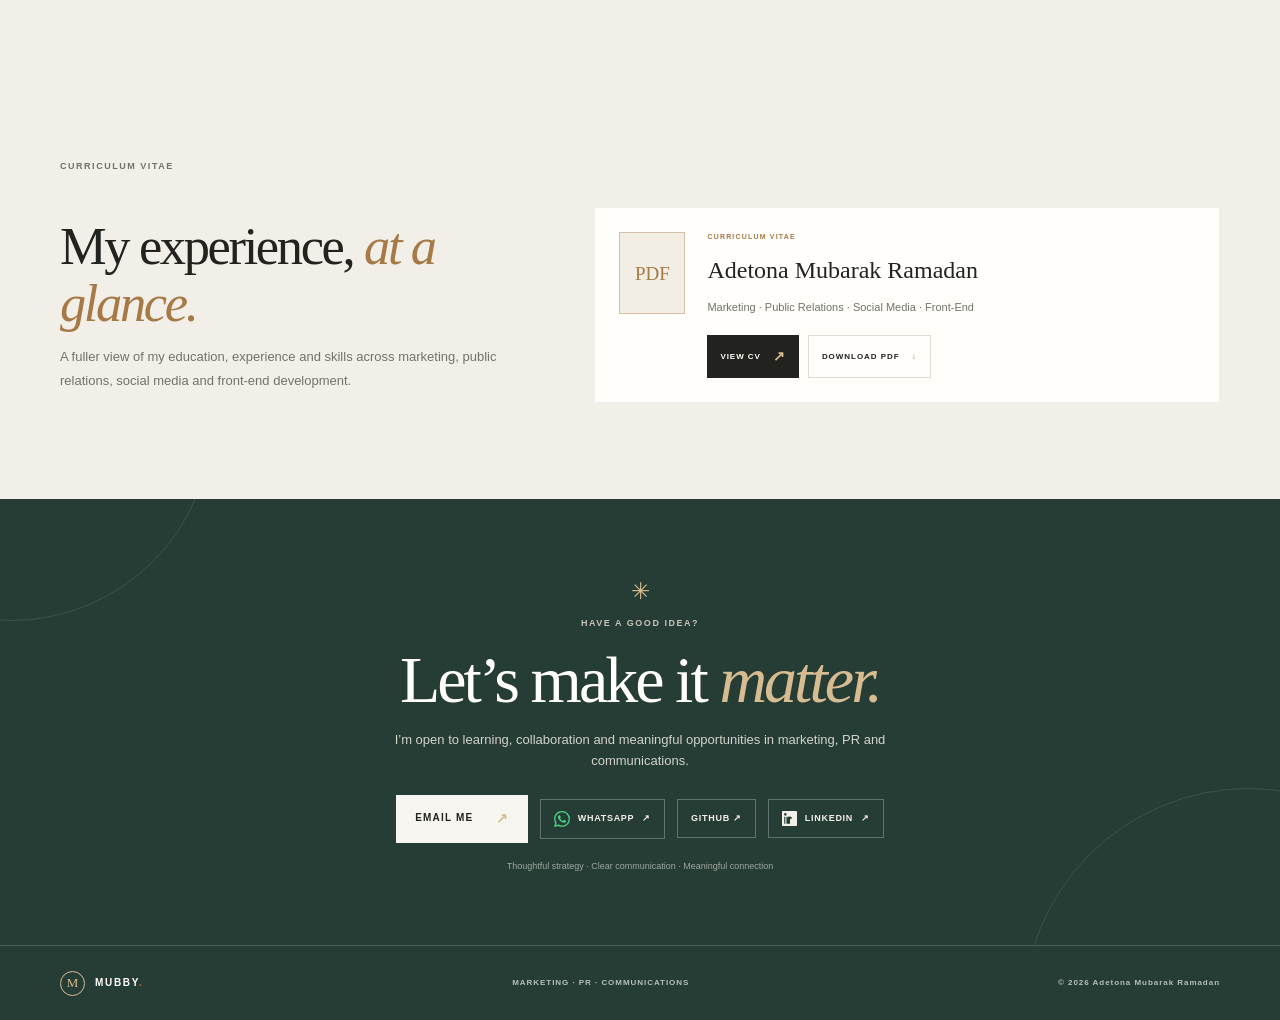
